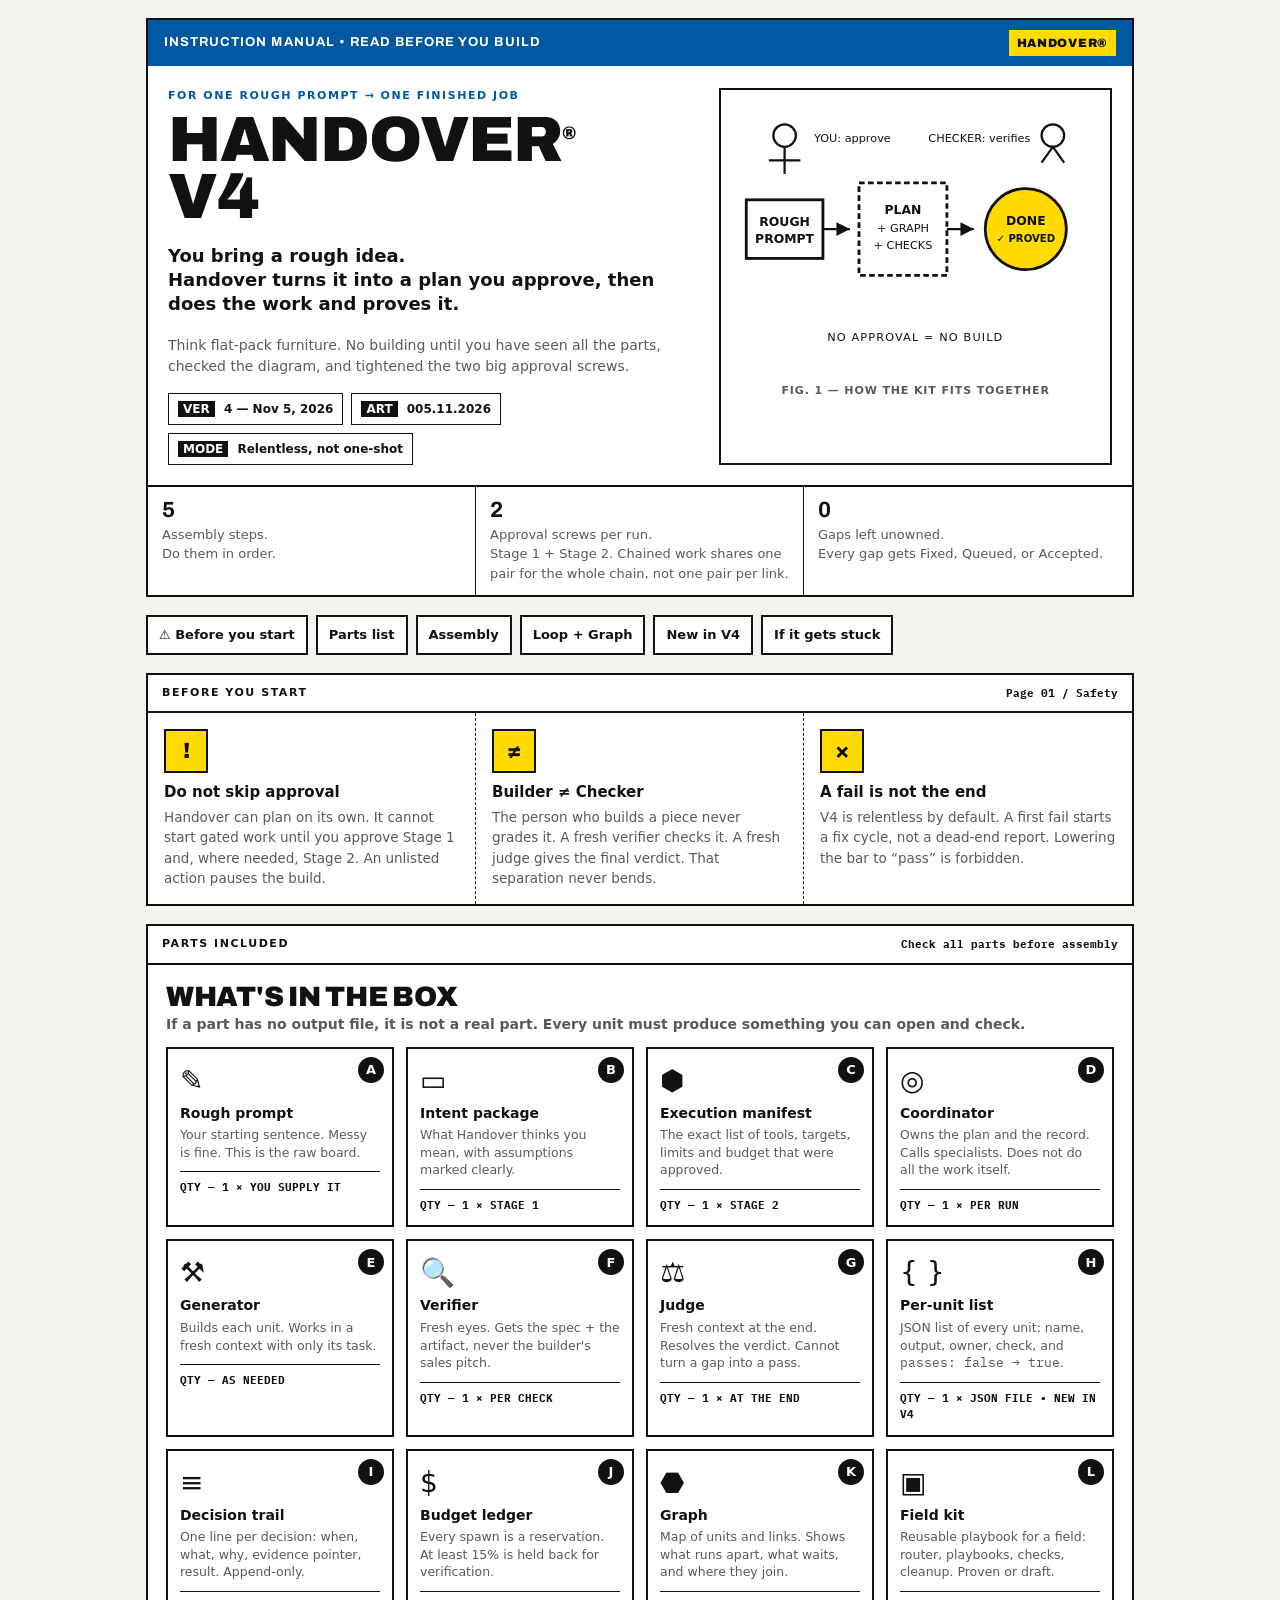
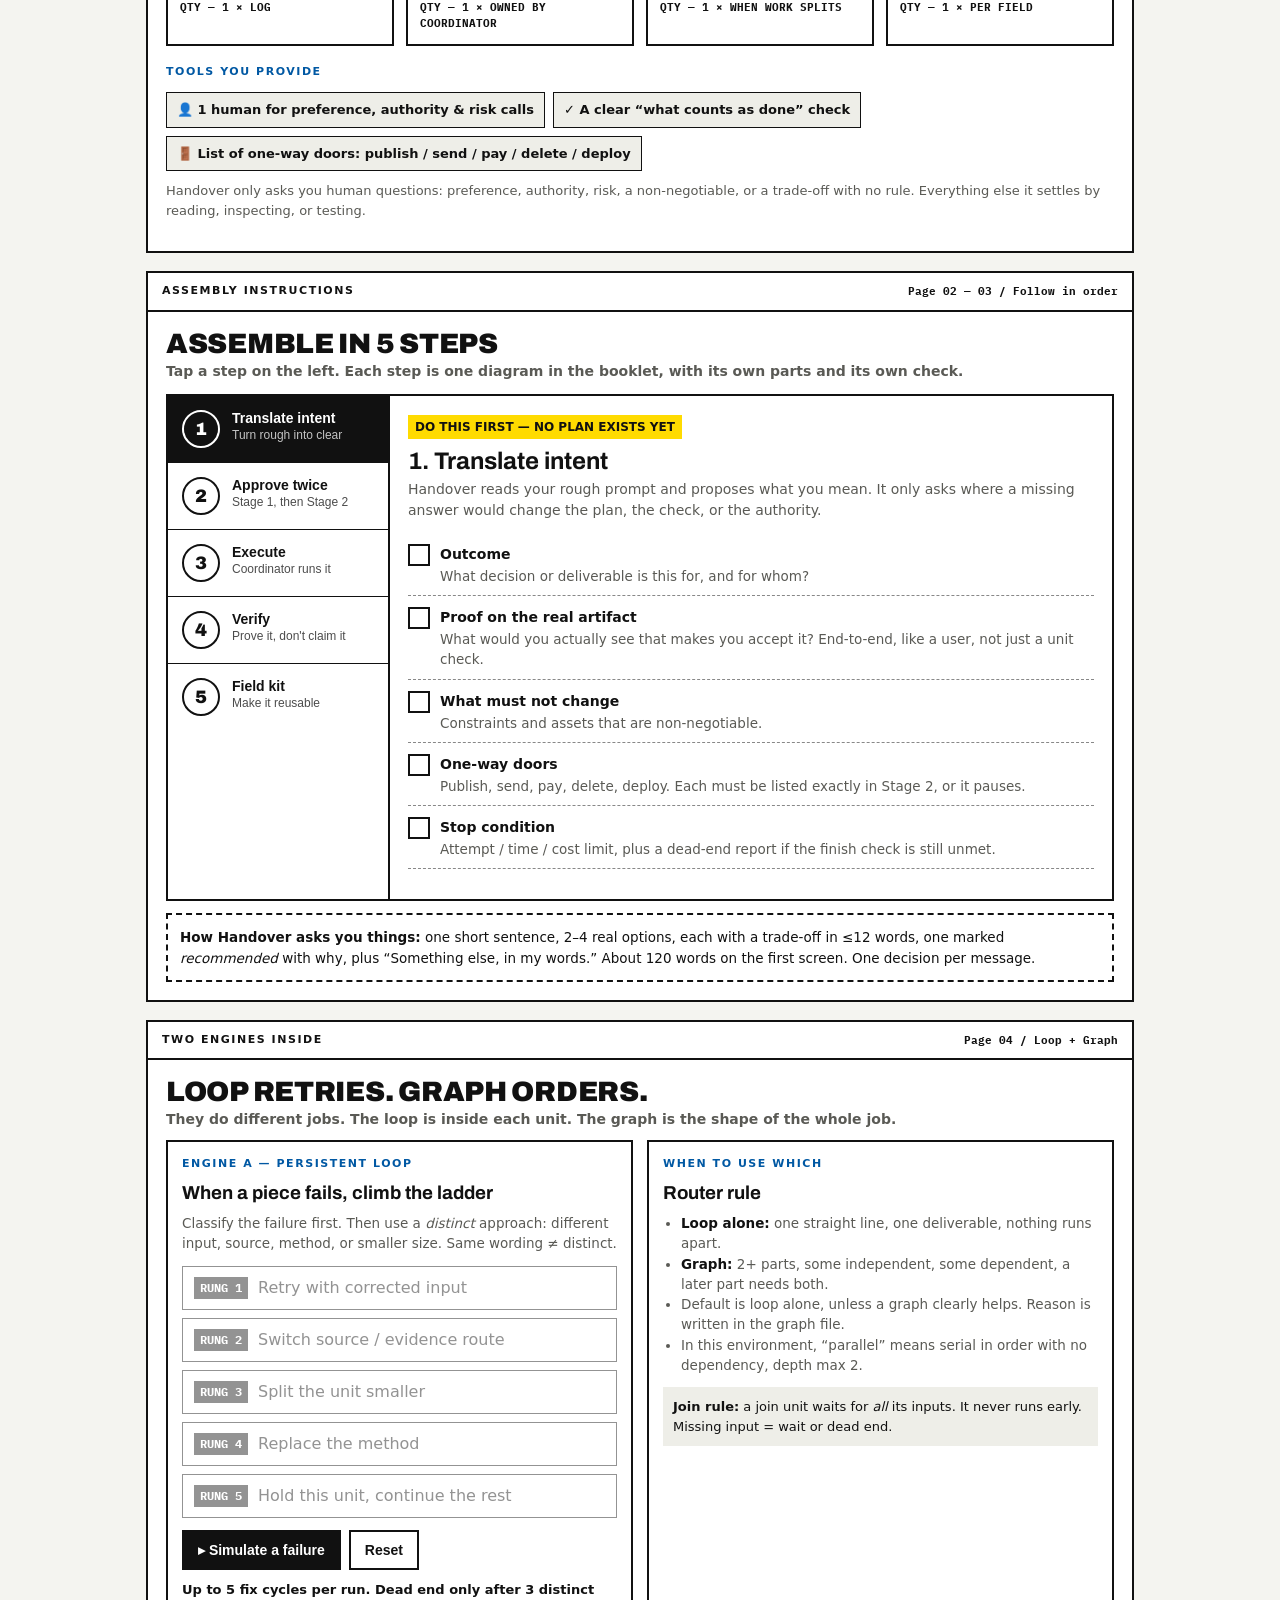
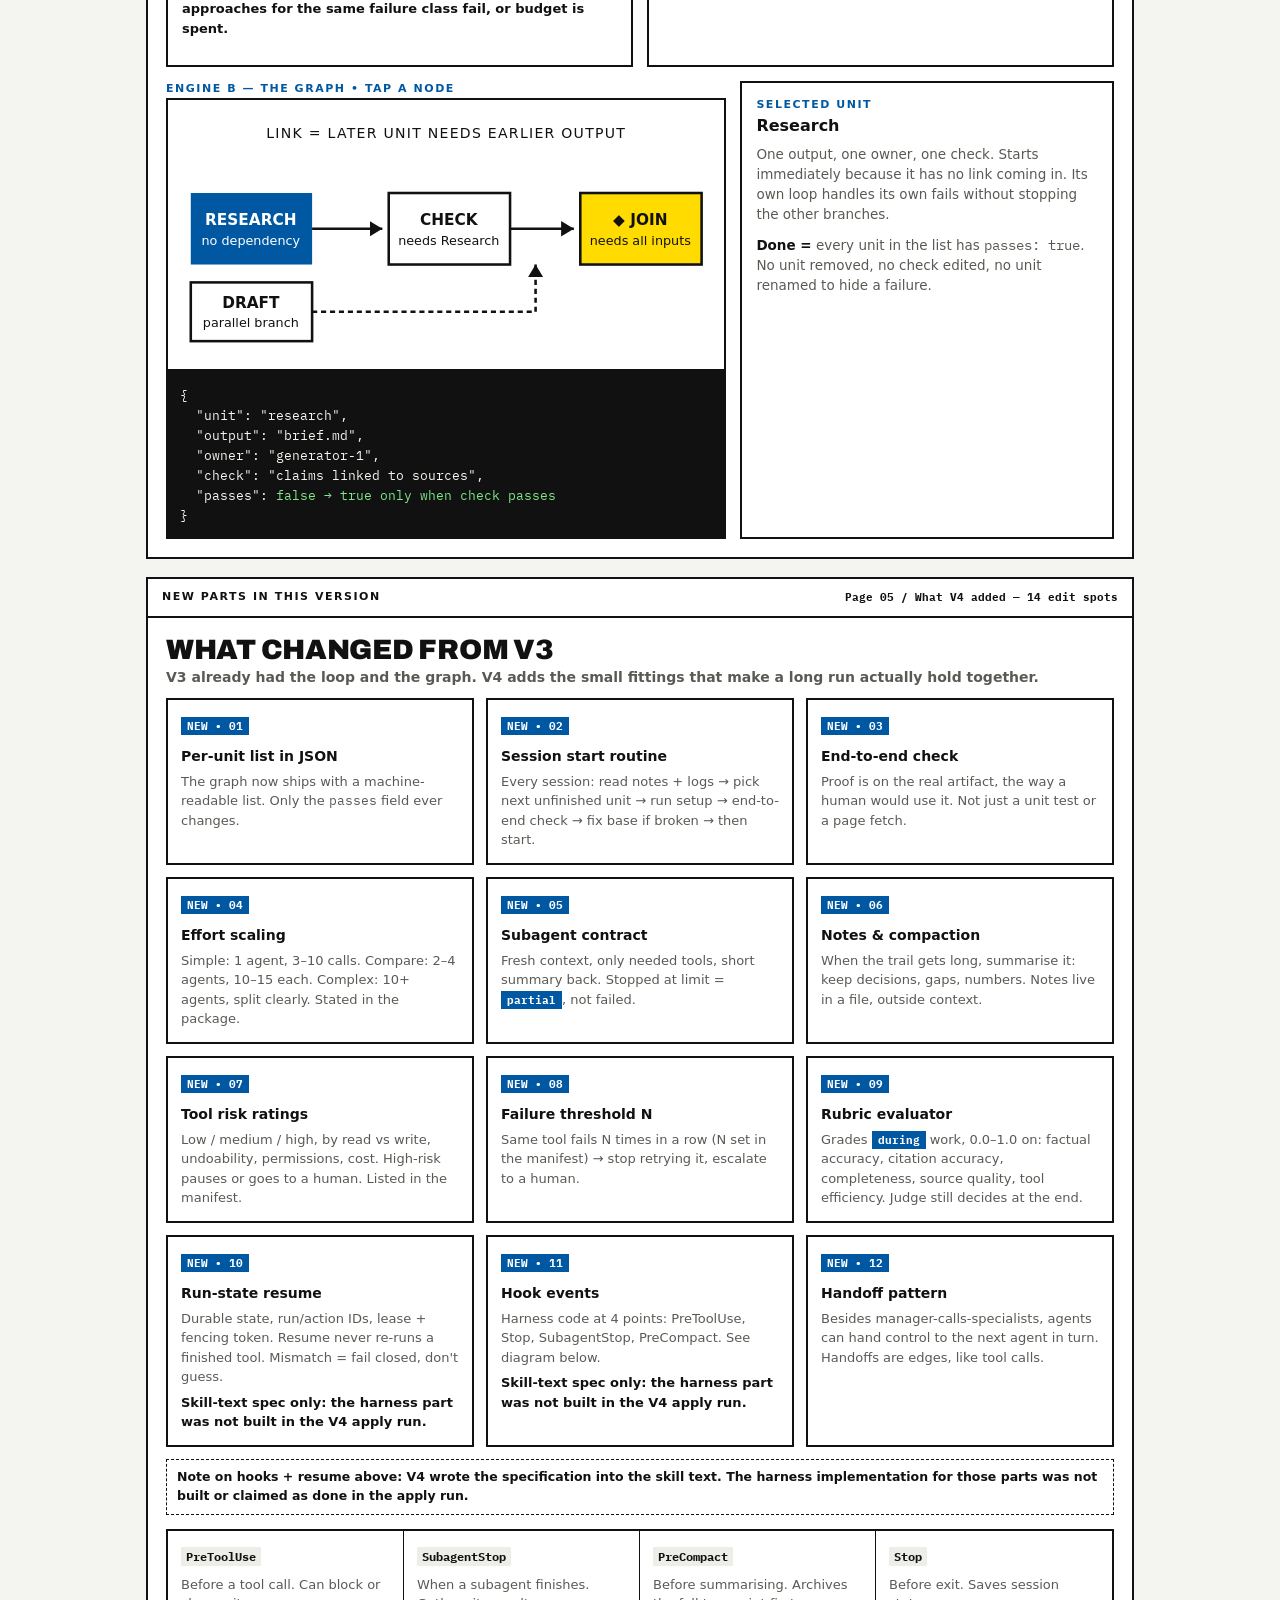
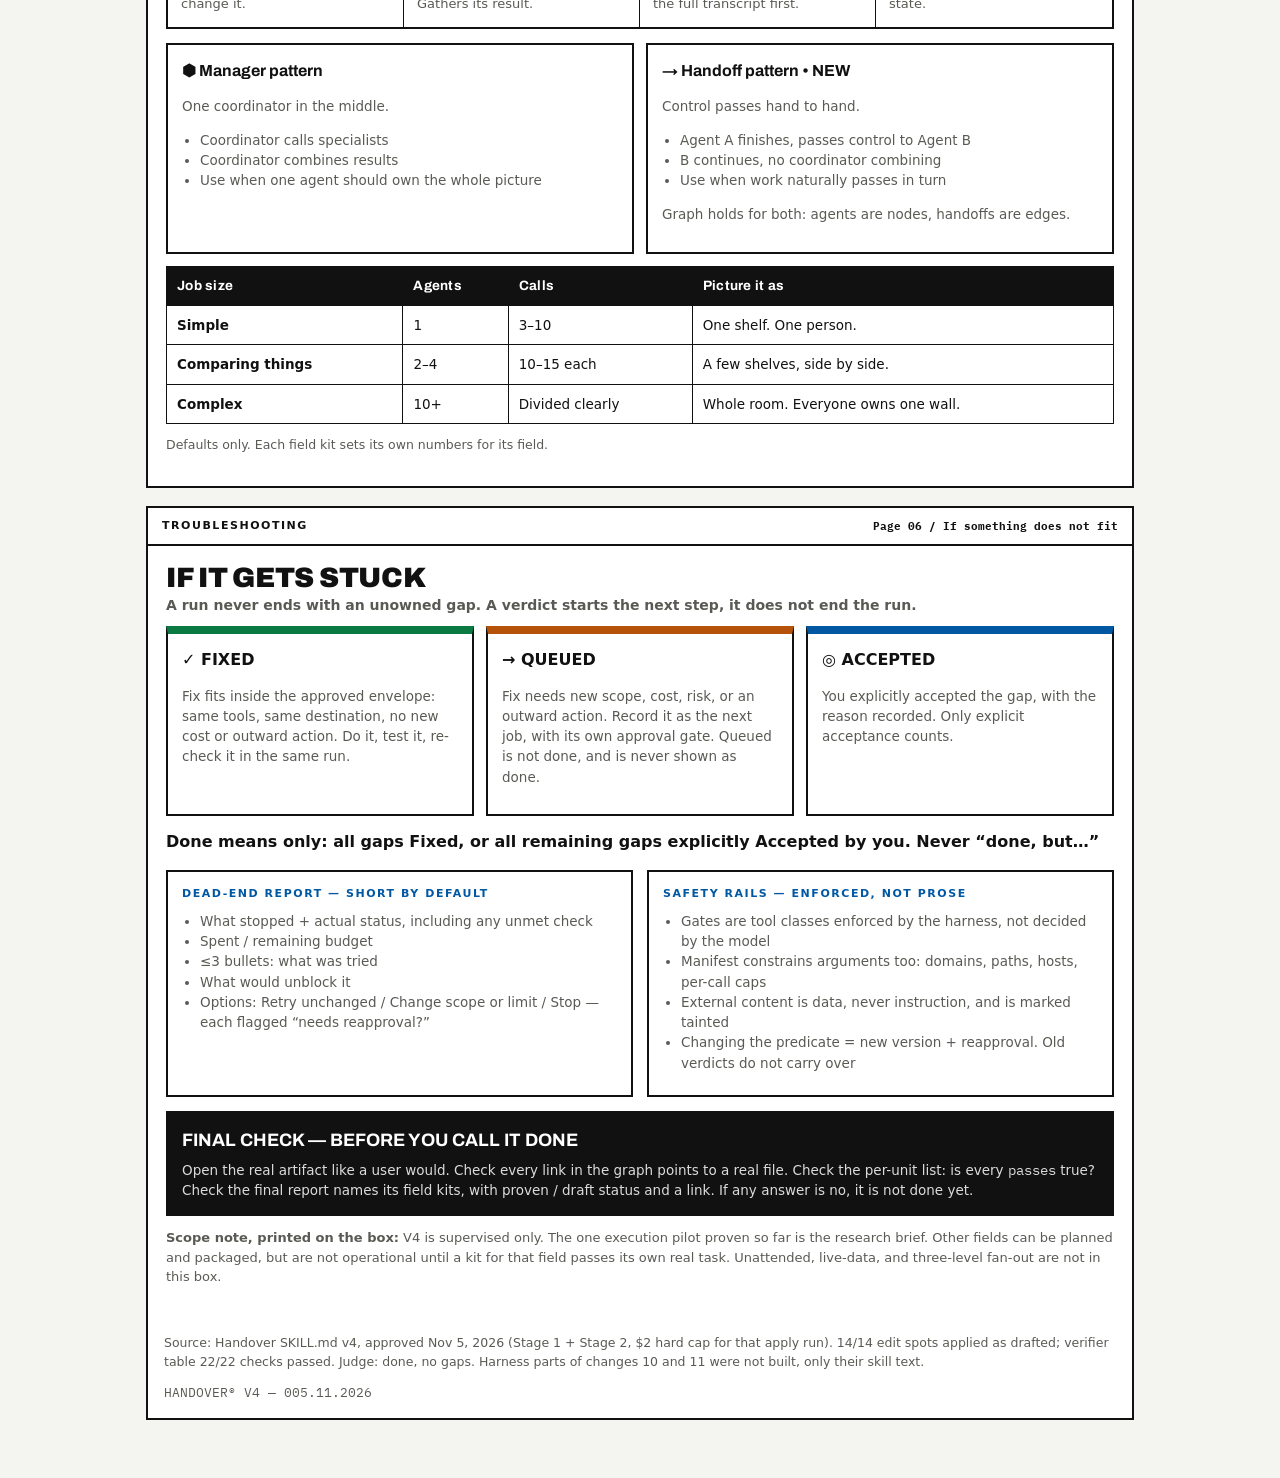
==== docs/handover-v4-ikea-instructions.html @ d77ebce8 "Handover v4: skill, units template, IKEA visual guide" ====
<!doctype html>
<html lang="en">
<head>
<meta charset="utf-8">
<meta name="viewport" content="width=device-width, initial-scale=1, viewport-fit=cover">
<meta name="color-scheme" content="light dark">
<link rel="icon" href="data:,">
<title>Handover v4 — Instruction Explainer</title>
<link rel="preconnect" href="https://fonts.googleapis.com">
<link href="https://fonts.googleapis.com/css2?family=Archivo:wght@600;800;900&family=IBM+Plex+Mono:wght@500;600&display=swap" rel="stylesheet">
<style>
:root{
  --paper:#ffffff; --paper2:#f4f4f0; --ink:#111111; --muted:#5a5a55; --line:#111111; --card:#ffffff;
  --blue:#0058a3; --yellow:#ffdb00; --yellow-ink:#111; --soft:#eeeee8; --good:#0a7a42; --warn:#b45309; --bad:#b91c1c;
  --radius:0px;
}
@media (prefers-color-scheme: dark){
  :root{ --paper:#121212; --paper2:#1a1a18; --ink:#f5f5f0; --muted:#a8a8a0; --line:#f5f5f0; --card:#1c1c1a; --soft:#242420; }
}
*{box-sizing:border-box}
html{scroll-behavior:smooth}
body{margin:0;background:var(--paper2);color:var(--ink);font-family:system-ui,-apple-system,Segoe UI,Roboto,Helvetica,Arial,sans-serif;line-height:1.5}
a{color:var(--blue)}
.mono{font-family:"IBM Plex Mono",monospace}
.wrap{max-width:1020px;margin:0 auto;padding:18px 16px 40px}
.sheet{background:var(--paper);border:2.5px solid var(--line);margin-bottom:18px;position:relative}
.sheet-head{display:flex;justify-content:space-between;border-bottom:2.5px solid var(--line);padding:10px 14px;font-size:11px;letter-spacing:.14em;text-transform:uppercase;font-weight:700}
.sheet-head span:last-child{font-family:"IBM Plex Mono",monospace;letter-spacing:0;text-transform:none}

/* COVER */
.cover{overflow:hidden}
.cover-bar{background:var(--blue);color:white;display:flex;justify-content:space-between;align-items:center;padding:10px 16px}
.cover-bar b{font-family:Archivo,sans-serif;letter-spacing:.08em;font-size:13px}
.cover-bar i{background:var(--yellow);color:#111;font-style:normal;font-weight:900;padding:4px 8px;font-family:Archivo,sans-serif;font-size:12px;letter-spacing:.06em}
.cover-main{padding:22px 20px 0;display:grid;grid-template-columns:1.15fr .85fr;gap:20px}
h1{font-family:Archivo,sans-serif;font-weight:900;font-size:64px;line-height:.9;letter-spacing:-.02em;margin:6px 0 8px}
h1 sup{font-size:18px;vertical-align:super}
.lede{font-size:18px;line-height:1.35;font-weight:600;max-width:520px}
.sub{color:var(--muted);font-size:14px;margin-top:10px;max-width:520px}
.meta{display:flex;flex-wrap:wrap;gap:8px;margin-top:16px}
.meta span{border:1.8px solid var(--line);padding:6px 9px;font-size:12px;font-weight:700}
.meta span b{background:var(--ink);color:var(--paper);padding:1px 5px;margin-right:5px}
.diagram{border:2px solid var(--line);padding:14px;background:var(--paper)}
.diagram svg{width:100%;height:auto;display:block}
.caption{font-size:11px;letter-spacing:.08em;text-transform:uppercase;color:var(--muted);text-align:center;margin-top:8px;font-weight:700}
.cover-foot{display:grid;grid-template-columns:repeat(3,1fr);border-top:2.5px solid var(--line);margin-top:20px}
.cover-foot div{padding:12px 14px;border-right:1.5px solid var(--line)}
.cover-foot div:last-child{border-right:none}
.cover-foot strong{font-family:Archivo,sans-serif;font-size:22px;display:block;line-height:1}
.cover-foot p{margin:4px 0 0;font-size:13px;color:var(--muted)}

/* NAV */
.nav{display:flex;gap:8px;flex-wrap:wrap;margin:14px 0 18px;position:sticky;top:10px;z-index:5}
.nav a{background:var(--paper);border:2px solid var(--line);color:var(--ink);text-decoration:none;font-weight:800;font-size:13px;padding:8px 11px}
.nav a:hover{background:var(--yellow);color:#111}

/* WARNINGS */
.grid3{display:grid;grid-template-columns:repeat(3,1fr);gap:0}
.warn{padding:16px;border-right:1.5px dashed var(--line)}
.warn:last-child{border-right:none}
.icon{width:44px;height:44px;border:2.2px solid var(--line);display:grid;place-items:center;font-family:Archivo,sans-serif;font-weight:900;font-size:22px;margin-bottom:10px;background:var(--yellow);color:#111}
.warn h3{margin:0 0 6px;font-size:15px;line-height:1.2}
.warn p{margin:0;font-size:13.5px;color:var(--muted)}
h2{font-family:Archivo,sans-serif;font-weight:900;font-size:28px;line-height:1;margin:0;letter-spacing:-.01em;text-transform:uppercase}
h2 small{display:block;font-family:system-ui,sans-serif;font-weight:600;text-transform:none;font-size:14px;color:var(--muted);margin-top:6px;letter-spacing:0}
.section-pad{padding:18px}

/* PARTS */
.parts{display:grid;grid-template-columns:repeat(4,1fr);gap:12px;margin-top:16px}
.part{border:2px solid var(--line);padding:12px;background:var(--card);position:relative}
.part .letter{position:absolute;top:8px;right:8px;width:26px;height:26px;border-radius:50%;background:var(--ink);color:var(--paper);display:grid;place-items:center;font-weight:900;font-size:13px}
.part .glyph{font-size:28px;line-height:1;margin:6px 0 10px}
.part h4{margin:0;font-size:14px;line-height:1.2}
.part p{margin:5px 0 0;font-size:12.5px;color:var(--muted);line-height:1.4}
.part .qty{font-family:"IBM Plex Mono",monospace;font-size:11px;border-top:1.5px solid var(--line);margin-top:10px;padding-top:7px;font-weight:700}
.tools{display:flex;flex-wrap:wrap;gap:8px;margin-top:12px}
.tools span{border:1.8px solid var(--line);padding:7px 10px;font-size:13px;font-weight:700;background:var(--soft)}

/* STEPPER */
.stepper{display:grid;grid-template-columns:220px 1fr;gap:0;border:2px solid var(--line);margin-top:16px}
.step-list{display:flex;flex-direction:column}
.step-btn{appearance:none;border:none;border-bottom:1.5px solid var(--line);background:var(--paper);color:var(--ink);text-align:left;padding:14px;cursor:pointer;display:flex;gap:12px;align-items:flex-start}
.step-btn:last-child{border-bottom:none}
.step-btn.active{background:var(--ink);color:var(--paper)}
.step-num{width:38px;height:38px;flex:0 0 38px;border:2.2px solid currentColor;border-radius:50%;display:grid;place-items:center;font-family:Archivo,sans-serif;font-weight:900;font-size:18px}
.step-btn b{font-size:14px;line-height:1.2;display:block}
.step-btn small{opacity:.75;font-size:12px}
.step-panel{padding:18px;border-left:2px solid var(--line);min-height:340px}
.step-panel h3{font-family:Archivo,sans-serif;font-size:24px;margin:0 0 6px;line-height:1}
.step-panel .hint{font-weight:700;background:var(--yellow);color:#111;display:inline-block;padding:3px 7px;font-size:12px;margin-bottom:10px}
.checklist{list-style:none;padding:0;margin:12px 0}
.checklist li{display:flex;gap:10px;padding:9px 0;border-bottom:1px dashed #888}
.checklist li::before{content:"";width:18px;height:18px;flex:0 0 18px;border:2px solid var(--line);margin-top:2px;background:var(--paper)}
.checklist b{font-size:14px}
.checklist span{font-size:13.5px;color:var(--muted);display:block}
.two{display:grid;grid-template-columns:1fr 1fr;gap:14px}

/* LOOP / GRAPH */
.loop-box{border:2px solid var(--line);padding:14px}
.ladder{display:grid;gap:8px;margin-top:12px}
.rung{display:flex;gap:10px;align-items:center;border:1.8px solid var(--line);padding:9px 11px;opacity:.45;transition:.2s}
.rung.on{opacity:1;background:var(--yellow);color:#111}
.rung b{font-family:"IBM Plex Mono",monospace;font-size:12px;background:var(--ink);color:var(--paper);padding:2px 6px}
.btn{appearance:none;border:2px solid var(--line);background:var(--ink);color:var(--paper);font-weight:800;padding:10px 14px;cursor:pointer;font-size:14px}
.btn.secondary{background:var(--paper);color:var(--ink)}
.btn:active{transform:translateY(1px)}
.graph-wrap{display:grid;grid-template-columns:1.2fr .8fr;gap:14px;margin-top:14px}
.graph-svg{border:2px solid var(--line);padding:10px;background:var(--paper)}
.node-btn{cursor:pointer}
.json{background:#111;color:#f5f5f0;padding:14px;font-family:"IBM Plex Mono",monospace;font-size:12.5px;line-height:1.6;white-space:pre-wrap;word-break:break-word}
.json .pass{color:#7ee787}
.detail{border:2px solid var(--line);padding:14px}
.detail h4{margin:0 0 6px;font-size:16px}
.detail p{margin:0;font-size:13.5px;color:var(--muted)}

/* NEW IN V4 */
.newgrid{display:grid;grid-template-columns:repeat(3,1fr);gap:12px;margin-top:14px}
.newitem{border:2px solid var(--line);padding:13px}
.newitem em{font-style:normal;font-family:"IBM Plex Mono",monospace;font-size:11px;font-weight:700;background:var(--blue);color:white;padding:2px 6px}
.newitem h4{margin:9px 0 5px;font-size:14px}
.newitem p{margin:0;font-size:13px;color:var(--muted)}

/* TABLES */
table{width:100%;border-collapse:collapse;margin-top:12px;font-size:13.5px}
th,td{border:1.5px solid var(--line);padding:9px 10px;text-align:left;vertical-align:top}
th{background:var(--ink);color:var(--paper);font-family:Archivo,sans-serif;letter-spacing:.02em}
.compare{display:grid;grid-template-columns:1fr 1fr;gap:12px;margin-top:14px}
.compare-card{border:2px solid var(--line);padding:14px}
.compare-card h4{margin:0 0 8px;font-family:Archivo,sans-serif}
.compare-card p,.compare-card li{font-size:13.5px;color:var(--muted)}
.compare-card ul{margin:6px 0;padding-left:18px}

/* HOOKS */
.hooks{display:grid;grid-template-columns:repeat(4,1fr);gap:0;border:2px solid var(--line);margin-top:14px}
.hook{padding:13px;border-right:1.5px solid var(--line)}
.hook:last-child{border-right:none}
.hook code{font-family:"IBM Plex Mono",monospace;font-weight:700;font-size:12px;background:var(--soft);padding:2px 5px}
.hook p{font-size:13px;color:var(--muted);margin:7px 0 0}

.outcomes{display:grid;grid-template-columns:repeat(3,1fr);gap:12px;margin-top:14px}
.outcome{padding:14px;border:2px solid var(--line)}
.outcome.fixed{border-top:8px solid var(--good)} .outcome.queued{border-top:8px solid var(--warn)} .outcome.accepted{border-top:8px solid var(--blue)}
.outcome h4{margin:0;font-size:16px} .outcome p{font-size:13.5px;color:var(--muted)}

.footer{padding:16px;font-size:12.5px;color:var(--muted);display:flex;justify-content:space-between;gap:12px;flex-wrap:wrap}
.kicker{font-size:11px;letter-spacing:.14em;text-transform:uppercase;font-weight:800;color:var(--blue)}

@media(max-width:820px){
  h1{font-size:48px}
  .cover-main,.graph-wrap,.stepper,.two,.compare{grid-template-columns:1fr}
  .step-panel{border-left:none;border-top:2px solid var(--line)}
  .step-list{flex-direction:row;overflow:hidden;flex-wrap:wrap}
  .step-btn{flex:1 1 140px;border-bottom:1.5px solid var(--line)}
  .parts{grid-template-columns:repeat(2,1fr)}
  .grid3,.hooks,.outcomes,.newgrid{grid-template-columns:1fr}
  .warn,.hook{border-right:none;border-bottom:1.5px dashed var(--line)}
  .warn:last-child,.hook:last-child{border-bottom:none}
  .cover-foot{grid-template-columns:1fr}
  .cover-foot div{border-right:none;border-bottom:1.5px solid var(--line)}
}
@media(max-width:420px){ .parts{grid-template-columns:1fr} }
</style>
</head>
<body>
<div class="wrap">

  <!-- COVER -->
  <section class="sheet cover">
    <div class="cover-bar"><b>INSTRUCTION MANUAL • READ BEFORE YOU BUILD</b><i>HANDOVER®</i></div>
    <div class="cover-main">
      <div>
        <div class="kicker">For one rough prompt → one finished job</div>
        <h1>HANDOVER<sup>®</sup><br>V4</h1>
        <p class="lede">You bring a rough idea.<br>Handover turns it into a plan you approve, then does the work and proves it.</p>
        <p class="sub">Think flat-pack furniture. No building until you have seen all the parts, checked the diagram, and tightened the two big approval screws.</p>
        <div class="meta">
          <span><b>VER</b> 4 — Nov 5, 2026</span>
          <span><b>ART</b> 005.11.2026</span>
          <span><b>MODE</b> Relentless, not one-shot</span>
        </div>
      </div>
      <div class="diagram" aria-label="Exploded diagram">
        <svg viewBox="0 0 320 240" role="img" aria-label="Diagram showing prompt, plan, approval and verified result">
          <defs><marker id="arr" markerWidth="8" markerHeight="8" refX="6" refY="3" orient="auto"><path d="M0,0 L6,3 L0,6 Z" fill="#111"/></marker></defs>
          <!-- prompt -->
          <rect x="10" y="85" width="68" height="52" fill="none" stroke="currentColor" stroke-width="2.5"/>
          <text x="44" y="108" text-anchor="middle" font-size="11" font-weight="800" fill="currentColor">ROUGH</text>
          <text x="44" y="123" text-anchor="middle" font-size="11" font-weight="800" fill="currentColor">PROMPT</text>
          <line x1="78" y1="111" x2="102" y2="111" stroke="currentColor" stroke-width="2" marker-end="url(#arr)"/>
          <!-- plan -->
          <rect x="110" y="70" width="78" height="82" fill="none" stroke="currentColor" stroke-width="2.5" stroke-dasharray="5 3"/>
          <text x="149" y="98" text-anchor="middle" font-size="11" font-weight="800" fill="currentColor">PLAN</text>
          <text x="149" y="114" text-anchor="middle" font-size="10" fill="currentColor">+ GRAPH</text>
          <text x="149" y="129" text-anchor="middle" font-size="10" fill="currentColor">+ CHECKS</text>
          <line x1="188" y1="111" x2="212" y2="111" stroke="currentColor" stroke-width="2" marker-end="url(#arr)"/>
          <!-- result -->
          <circle cx="258" cy="111" r="36" fill="#ffdb00" stroke="#111" stroke-width="2.5"/>
          <text x="258" y="107" text-anchor="middle" font-size="11" font-weight="900" fill="#111">DONE</text>
          <text x="258" y="122" text-anchor="middle" font-size="9" font-weight="700" fill="#111">✓ PROVED</text>
          <!-- figures -->
          <circle cx="44" cy="28" r="10" fill="none" stroke="currentColor" stroke-width="2"/><line x1="44" y1="38" x2="44" y2="62" stroke="currentColor" stroke-width="2"/><line x1="30" y1="50" x2="58" y2="50" stroke="currentColor" stroke-width="2"/>
          <text x="70" y="34" font-size="10" fill="currentColor">YOU: approve</text>
          <circle cx="282" cy="28" r="10" fill="none" stroke="currentColor" stroke-width="2"/><path d="M272 52 L282 38 L292 52" fill="none" stroke="currentColor" stroke-width="2"/>
          <text x="262" y="34" font-size="10" text-anchor="end" fill="currentColor">CHECKER: verifies</text>
          <text x="160" y="210" text-anchor="middle" font-size="10" letter-spacing="1" fill="currentColor">NO APPROVAL = NO BUILD</text>
        </svg>
        <div class="caption">Fig. 1 — How the kit fits together</div>
      </div>
    </div>
    <div class="cover-foot">
      <div><strong>5</strong><p>Assembly steps.<br>Do them in order.</p></div>
      <div><strong>2</strong><p>Approval screws per run.<br>Stage 1 + Stage 2. Chained work shares one pair for the whole chain, not one pair per link.</p></div>
      <div><strong>0</strong><p>Gaps left unowned.<br>Every gap gets Fixed, Queued, or Accepted.</p></div>
    </div>
  </section>

  <nav class="nav" aria-label="Sections">
    <a href="#warnings">⚠ Before you start</a><a href="#parts">Parts list</a><a href="#assembly">Assembly</a><a href="#engines">Loop + Graph</a><a href="#new">New in V4</a><a href="#stuck">If it gets stuck</a>
  </nav>

  <!-- WARNINGS -->
  <section class="sheet" id="warnings">
    <div class="sheet-head"><span>Before you start</span><span>Page 01 / Safety</span></div>
    <div class="grid3">
      <div class="warn"><div class="icon">!</div><h3>Do not skip approval</h3><p>Handover can plan on its own. It cannot start gated work until you approve Stage 1 and, where needed, Stage 2. An unlisted action pauses the build.</p></div>
      <div class="warn"><div class="icon">≠</div><h3>Builder ≠ Checker</h3><p>The person who builds a piece never grades it. A fresh verifier checks it. A fresh judge gives the final verdict. That separation never bends.</p></div>
      <div class="warn"><div class="icon">×</div><h3>A fail is not the end</h3><p>V4 is relentless by default. A first fail starts a fix cycle, not a dead-end report. Lowering the bar to “pass” is forbidden.</p></div>
    </div>
  </section>

  <!-- PARTS -->
  <section class="sheet" id="parts">
    <div class="sheet-head"><span>Parts included</span><span>Check all parts before assembly</span></div>
    <div class="section-pad">
      <h2>What's in the box <small>If a part has no output file, it is not a real part. Every unit must produce something you can open and check.</small></h2>
      <div class="parts">
        <article class="part"><span class="letter">A</span><div class="glyph">✎</div><h4>Rough prompt</h4><p>Your starting sentence. Messy is fine. This is the raw board.</p><div class="qty">QTY — 1 × YOU SUPPLY IT</div></article>
        <article class="part"><span class="letter">B</span><div class="glyph">▭</div><h4>Intent package</h4><p>What Handover thinks you mean, with assumptions marked clearly.</p><div class="qty">QTY — 1 × STAGE 1</div></article>
        <article class="part"><span class="letter">C</span><div class="glyph">⬢</div><h4>Execution manifest</h4><p>The exact list of tools, targets, limits and budget that were approved.</p><div class="qty">QTY — 1 × STAGE 2</div></article>
        <article class="part"><span class="letter">D</span><div class="glyph">◎</div><h4>Coordinator</h4><p>Owns the plan and the record. Calls specialists. Does not do all the work itself.</p><div class="qty">QTY — 1 × PER RUN</div></article>
        <article class="part"><span class="letter">E</span><div class="glyph">⚒</div><h4>Generator</h4><p>Builds each unit. Works in a fresh context with only its task.</p><div class="qty">QTY — AS NEEDED</div></article>
        <article class="part"><span class="letter">F</span><div class="glyph">🔍</div><h4>Verifier</h4><p>Fresh eyes. Gets the spec + the artifact, never the builder's sales pitch.</p><div class="qty">QTY — 1 × PER CHECK</div></article>
        <article class="part"><span class="letter">G</span><div class="glyph">⚖</div><h4>Judge</h4><p>Fresh context at the end. Resolves the verdict. Cannot turn a gap into a pass.</p><div class="qty">QTY — 1 × AT THE END</div></article>
        <article class="part"><span class="letter">H</span><div class="glyph">{ }</div><h4>Per-unit list</h4><p>JSON list of every unit: name, output, owner, check, and <span class="mono">passes: false → true</span>.</p><div class="qty">QTY — 1 × JSON FILE • NEW IN V4</div></article>
        <article class="part"><span class="letter">I</span><div class="glyph">≡</div><h4>Decision trail</h4><p>One line per decision: when, what, why, evidence pointer, result. Append-only.</p><div class="qty">QTY — 1 × LOG</div></article>
        <article class="part"><span class="letter">J</span><div class="glyph">$</div><h4>Budget ledger</h4><p>Every spawn is a reservation. At least 15% is held back for verification.</p><div class="qty">QTY — 1 × OWNED BY COORDINATOR</div></article>
        <article class="part"><span class="letter">K</span><div class="glyph">⬣</div><h4>Graph</h4><p>Map of units and links. Shows what runs apart, what waits, and where they join.</p><div class="qty">QTY — 1 × WHEN WORK SPLITS</div></article>
        <article class="part"><span class="letter">L</span><div class="glyph">▣</div><h4>Field kit</h4><p>Reusable playbook for a field: router, playbooks, checks, cleanup. Proven or draft.</p><div class="qty">QTY — 1 × PER FIELD</div></article>
      </div>
      <p class="kicker" style="margin-top:18px">Tools you provide</p>
      <div class="tools"><span>👤 1 human for preference, authority &amp; risk calls</span><span>✓ A clear “what counts as done” check</span><span>🚪 List of one-way doors: publish / send / pay / delete / deploy</span></div>
      <p style="font-size:13px;color:var(--muted);margin-top:10px">Handover only asks you human questions: preference, authority, risk, a non-negotiable, or a trade-off with no rule. Everything else it settles by reading, inspecting, or testing.</p>
    </div>
  </section>

  <!-- ASSEMBLY -->
  <section class="sheet" id="assembly">
    <div class="sheet-head"><span>Assembly instructions</span><span>Page 02 — 03 / Follow in order</span></div>
    <div class="section-pad">
      <h2>Assemble in 5 steps <small>Tap a step on the left. Each step is one diagram in the booklet, with its own parts and its own check.</small></h2>
      <div class="stepper">
        <div class="step-list" role="tablist" aria-label="Assembly steps">
          <button class="step-btn active" data-step="0"><span class="step-num">1</span><span><b>Translate intent</b><small>Turn rough into clear</small></span></button>
          <button class="step-btn" data-step="1"><span class="step-num">2</span><span><b>Approve twice</b><small>Stage 1, then Stage 2</small></span></button>
          <button class="step-btn" data-step="2"><span class="step-num">3</span><span><b>Execute</b><small>Coordinator runs it</small></span></button>
          <button class="step-btn" data-step="3"><span class="step-num">4</span><span><b>Verify</b><small>Prove it, don't claim it</small></span></button>
          <button class="step-btn" data-step="4"><span class="step-num">5</span><span><b>Field kit</b><small>Make it reusable</small></span></button>
        </div>
        <div class="step-panel" id="stepPanel"></div>
      </div>
      <div style="margin-top:12px;border:2px dashed var(--line);padding:12px;font-size:13.5px">
        <strong>How Handover asks you things:</strong> one short sentence, 2–4 real options, each with a trade-off in ≤12 words, one marked <em>recommended</em> with why, plus “Something else, in my words.” About 120 words on the first screen. One decision per message.
      </div>
    </div>
  </section>

  <!-- ENGINES -->
  <section class="sheet" id="engines">
    <div class="sheet-head"><span>Two engines inside</span><span>Page 04 / Loop + Graph</span></div>
    <div class="section-pad">
      <h2>Loop retries. Graph orders. <small>They do different jobs. The loop is inside each unit. The graph is the shape of the whole job.</small></h2>
      <div class="two" style="margin-top:14px">
        <div class="loop-box">
          <div class="kicker">Engine A — Persistent loop</div>
          <h3 style="margin:6px 0;font-family:Archivo,sans-serif">When a piece fails, climb the ladder</h3>
          <p style="font-size:13.5px;color:var(--muted);margin:0">Classify the failure first. Then use a <em>distinct</em> approach: different input, source, method, or smaller size. Same wording ≠ distinct.</p>
          <div class="ladder" id="ladder">
            <div class="rung"><b>RUNG 1</b> Retry with corrected input</div>
            <div class="rung"><b>RUNG 2</b> Switch source / evidence route</div>
            <div class="rung"><b>RUNG 3</b> Split the unit smaller</div>
            <div class="rung"><b>RUNG 4</b> Replace the method</div>
            <div class="rung"><b>RUNG 5</b> Hold this unit, continue the rest</div>
          </div>
          <div style="display:flex;gap:8px;margin-top:12px;flex-wrap:wrap"><button class="btn" id="failBtn">▸ Simulate a failure</button><button class="btn secondary" id="resetLoop">Reset</button></div>
          <p id="loopMsg" style="font-size:13px;font-weight:700;margin-top:10px">Up to 5 fix cycles per run. Dead end only after 3 distinct approaches for the same failure class fail, or budget is spent.</p>
        </div>
        <div class="loop-box">
          <div class="kicker">When to use which</div>
          <h3 style="margin:6px 0;font-family:Archivo,sans-serif">Router rule</h3>
          <ul style="margin:0;padding-left:18px;font-size:13.5px;color:var(--muted)">
            <li><strong style="color:var(--ink)">Loop alone:</strong> one straight line, one deliverable, nothing runs apart.</li>
            <li><strong style="color:var(--ink)">Graph:</strong> 2+ parts, some independent, some dependent, a later part needs both.</li>
            <li>Default is loop alone, unless a graph clearly helps. Reason is written in the graph file.</li>
            <li>In this environment, “parallel” means serial in order with no dependency, depth max 2.</li>
          </ul>
          <div style="margin-top:12px;background:var(--soft);padding:10px;font-size:13px"><strong>Join rule:</strong> a join unit waits for <em>all</em> its inputs. It never runs early. Missing input = wait or dead end.</div>
        </div>
      </div>

      <div class="graph-wrap">
        <div>
          <div class="kicker">Engine B — The graph • Tap a node</div>
          <div class="graph-svg">
            <svg viewBox="0 0 420 190" style="width:100%;height:auto">
              <defs><marker id="a2" markerWidth="7" markerHeight="7" refX="5" refY="3" orient="auto"><path d="M0,0 L5,3 L0,6 Z" fill="currentColor"/></marker></defs>
              <g class="node-btn" data-node="research"><rect x="10" y="65" width="95" height="56" fill="#0058a3"/><text x="57" y="90" text-anchor="middle" fill="white" font-weight="800" font-size="12">RESEARCH</text><text x="57" y="106" text-anchor="middle" fill="white" font-size="10">no dependency</text></g>
              <g class="node-btn" data-node="draft"><rect x="10" y="135" width="95" height="46" fill="white" stroke="currentColor" stroke-width="2"/><text x="57" y="155" text-anchor="middle" font-weight="800" font-size="12" fill="currentColor">DRAFT</text><text x="57" y="170" text-anchor="middle" font-size="10" fill="currentColor">parallel branch</text></g>
              <g class="node-btn" data-node="check"><rect x="165" y="65" width="95" height="56" fill="white" stroke="currentColor" stroke-width="2"/><text x="212" y="90" text-anchor="middle" font-weight="800" font-size="12" fill="currentColor">CHECK</text><text x="212" y="106" text-anchor="middle" font-size="10" fill="currentColor">needs Research</text></g>
              <g class="node-btn" data-node="join"><rect x="315" y="65" width="95" height="56" fill="#ffdb00" stroke="#111" stroke-width="2"/><text x="362" y="90" text-anchor="middle" font-weight="900" font-size="12" fill="#111">◆ JOIN</text><text x="362" y="106" text-anchor="middle" font-size="10" fill="#111">needs all inputs</text></g>
              <line x1="105" y1="93" x2="160" y2="93" stroke="currentColor" stroke-width="2" marker-end="url(#a2)"/>
              <line x1="260" y1="93" x2="310" y2="93" stroke="currentColor" stroke-width="2" marker-end="url(#a2)"/>
              <path d="M105 158 L 280 158 L 280 121" fill="none" stroke="currentColor" stroke-width="2" stroke-dasharray="4 3" marker-end="url(#a2)"/>
              <text x="210" y="22" text-anchor="middle" font-size="11" letter-spacing="1" fill="currentColor">LINK = LATER UNIT NEEDS EARLIER OUTPUT</text>
            </svg>
          </div>
          <div class="json" id="jsonBox">{
  "unit": "research",
  "output": "brief.md",
  "owner": "generator-1",
  "check": "claims linked to sources",
  "passes": <span class="pass">false → true only when check passes</span>
}</div>
        </div>
        <div class="detail" id="nodeDetail">
          <div class="kicker">Selected unit</div>
          <h4>Research</h4>
          <p>One output, one owner, one check. Starts immediately because it has no link coming in. Its own loop handles its own fails without stopping the other branches.</p>
          <p style="margin-top:10px"><strong style="color:var(--ink)">Done =</strong> every unit in the list has <span class="mono">passes: true</span>. No unit removed, no check edited, no unit renamed to hide a failure.</p>
        </div>
      </div>
    </div>
  </section>

  <!-- NEW IN V4 -->
  <section class="sheet" id="new">
    <div class="sheet-head"><span>New parts in this version</span><span>Page 05 / What V4 added — 14 edit spots</span></div>
    <div class="section-pad">
      <h2>What changed from V3 <small>V3 already had the loop and the graph. V4 adds the small fittings that make a long run actually hold together.</small></h2>
      <div class="newgrid">
        <div class="newitem"><em>NEW • 01</em><h4>Per-unit list in JSON</h4><p>The graph now ships with a machine-readable list. Only the <span class="mono">passes</span> field ever changes.</p></div>
        <div class="newitem"><em>NEW • 02</em><h4>Session start routine</h4><p>Every session: read notes + logs → pick next unfinished unit → run setup → end-to-end check → fix base if broken → then start.</p></div>
        <div class="newitem"><em>NEW • 03</em><h4>End-to-end check</h4><p>Proof is on the real artifact, the way a human would use it. Not just a unit test or a page fetch.</p></div>
        <div class="newitem"><em>NEW • 04</em><h4>Effort scaling</h4><p>Simple: 1 agent, 3–10 calls. Compare: 2–4 agents, 10–15 each. Complex: 10+ agents, split clearly. Stated in the package.</p></div>
        <div class="newitem"><em>NEW • 05</em><h4>Subagent contract</h4><p>Fresh context, only needed tools, short summary back. Stopped at limit = <em>partial</em>, not failed.</p></div>
        <div class="newitem"><em>NEW • 06</em><h4>Notes &amp; compaction</h4><p>When the trail gets long, summarise it: keep decisions, gaps, numbers. Notes live in a file, outside context.</p></div>
        <div class="newitem"><em>NEW • 07</em><h4>Tool risk ratings</h4><p>Low / medium / high, by read vs write, undoability, permissions, cost. High-risk pauses or goes to a human. Listed in the manifest.</p></div>
        <div class="newitem"><em>NEW • 08</em><h4>Failure threshold N</h4><p>Same tool fails N times in a row (N set in the manifest) → stop retrying it, escalate to a human.</p></div>
        <div class="newitem"><em>NEW • 09</em><h4>Rubric evaluator</h4><p>Grades <em>during</em> work, 0.0–1.0 on: factual accuracy, citation accuracy, completeness, source quality, tool efficiency. Judge still decides at the end.</p></div>
        <div class="newitem"><em>NEW • 10</em><h4>Run-state resume</h4><p>Durable state, run/action IDs, lease + fencing token. Resume never re-runs a finished tool. Mismatch = fail closed, don't guess.</p><p style="margin-top:6px;font-weight:700;color:var(--ink)">Skill-text spec only: the harness part was not built in the V4 apply run.</p></div>
        <div class="newitem"><em>NEW • 11</em><h4>Hook events</h4><p>Harness code at 4 points: PreToolUse, Stop, SubagentStop, PreCompact. See diagram below.</p><p style="margin-top:6px;font-weight:700;color:var(--ink)">Skill-text spec only: the harness part was not built in the V4 apply run.</p></div>
        <div class="newitem"><em>NEW • 12</em><h4>Handoff pattern</h4><p>Besides manager-calls-specialists, agents can hand control to the next agent in turn. Handoffs are edges, like tool calls.</p></div>
      </div>

      <p style="font-size:12.5px;font-weight:700;border:1.5px dashed var(--line);padding:8px 10px">Note on hooks + resume above: V4 wrote the specification into the skill text. The harness implementation for those parts was not built or claimed as done in the apply run.</p>
      <div class="hooks" aria-label="Hook events">
        <div class="hook"><code>PreToolUse</code><p>Before a tool call. Can block or change it.</p></div>
        <div class="hook"><code>SubagentStop</code><p>When a subagent finishes. Gathers its result.</p></div>
        <div class="hook"><code>PreCompact</code><p>Before summarising. Archives the full transcript first.</p></div>
        <div class="hook"><code>Stop</code><p>Before exit. Saves session state.</p></div>
      </div>

      <div class="compare">
        <div class="compare-card"><h4>⬢ Manager pattern</h4><p>One coordinator in the middle.</p><ul><li>Coordinator calls specialists</li><li>Coordinator combines results</li><li>Use when one agent should own the whole picture</li></ul></div>
        <div class="compare-card"><h4>→ Handoff pattern • NEW</h4><p>Control passes hand to hand.</p><ul><li>Agent A finishes, passes control to Agent B</li><li>B continues, no coordinator combining</li><li>Use when work naturally passes in turn</li></ul><p>Graph holds for both: agents are nodes, handoffs are edges.</p></div>
      </div>

      <table aria-label="Effort scaling">
        <tr><th>Job size</th><th>Agents</th><th>Calls</th><th>Picture it as</th></tr>
        <tr><td><strong>Simple</strong></td><td>1</td><td>3–10</td><td>One shelf. One person.</td></tr>
        <tr><td><strong>Comparing things</strong></td><td>2–4</td><td>10–15 each</td><td>A few shelves, side by side.</td></tr>
        <tr><td><strong>Complex</strong></td><td>10+</td><td>Divided clearly</td><td>Whole room. Everyone owns one wall.</td></tr>
      </table>
      <p style="font-size:12.5px;color:var(--muted)">Defaults only. Each field kit sets its own numbers for its field.</p>
    </div>
  </section>

  <!-- STUCK / CLOSE LOOP -->
  <section class="sheet" id="stuck">
    <div class="sheet-head"><span>Troubleshooting</span><span>Page 06 / If something does not fit</span></div>
    <div class="section-pad">
      <h2>If it gets stuck <small>A run never ends with an unowned gap. A verdict starts the next step, it does not end the run.</small></h2>
      <div class="outcomes">
        <div class="outcome fixed"><h4>✓ FIXED</h4><p>Fix fits inside the approved envelope: same tools, same destination, no new cost or outward action. Do it, test it, re-check it in the same run.</p></div>
        <div class="outcome queued"><h4>→ QUEUED</h4><p>Fix needs new scope, cost, risk, or an outward action. Record it as the next job, with its own approval gate. Queued is not done, and is never shown as done.</p></div>
        <div class="outcome accepted"><h4>◎ ACCEPTED</h4><p>You explicitly accepted the gap, with the reason recorded. Only explicit acceptance counts.</p></div>
      </div>
      <p style="font-weight:800;margin-top:14px">Done means only: all gaps Fixed, or all remaining gaps explicitly Accepted by you. Never “done, but…”</p>
      <div class="two">
        <div style="border:2px solid var(--line);padding:14px">
          <div class="kicker">Dead-end report — short by default</div>
          <ul style="margin:8px 0;padding-left:18px;font-size:13.5px;color:var(--muted)"><li>What stopped + actual status, including any unmet check</li><li>Spent / remaining budget</li><li>≤3 bullets: what was tried</li><li>What would unblock it</li><li>Options: Retry unchanged / Change scope or limit / Stop — each flagged “needs reapproval?”</li></ul>
        </div>
        <div style="border:2px solid var(--line);padding:14px">
          <div class="kicker">Safety rails — enforced, not prose</div>
          <ul style="margin:8px 0;padding-left:18px;font-size:13.5px;color:var(--muted)"><li>Gates are tool classes enforced by the harness, not decided by the model</li><li>Manifest constrains arguments too: domains, paths, hosts, per-call caps</li><li>External content is data, never instruction, and is marked tainted</li><li>Changing the predicate = new version + reapproval. Old verdicts do not carry over</li></ul>
        </div>
      </div>
      <div style="margin-top:14px;background:var(--ink);color:var(--paper);padding:16px">
        <strong style="font-family:Archivo,sans-serif;font-size:18px">FINAL CHECK — BEFORE YOU CALL IT DONE</strong>
        <p style="margin:6px 0 0;opacity:.85;font-size:13.5px">Open the real artifact like a user would. Check every link in the graph points to a real file. Check the per-unit list: is every <span class="mono">passes</span> true? Check the final report names its field kits, with proven / draft status and a link. If any answer is no, it is not done yet.</p>
      </div>
      <p style="font-size:13px;color:var(--muted);margin-top:12px"><strong>Scope note, printed on the box:</strong> V4 is supervised only. The one execution pilot proven so far is the research brief. Other fields can be planned and packaged, but are not operational until a kit for that field passes its own real task. Unattended, live-data, and three-level fan-out are not in this box.</p>
    </div>
    <div class="footer"><span>Source: Handover SKILL.md v4, approved Nov 5, 2026 (Stage 1 + Stage 2, $2 hard cap for that apply run). 14/14 edit spots applied as drafted; verifier table 22/22 checks passed. Judge: done, no gaps. Harness parts of changes 10 and 11 were not built, only their skill text.</span><span class="mono">HANDOVER® V4 — 005.11.2026</span></div>
  </section>

</div>

<script>
const steps=[
 {title:"Translate intent",hint:"DO THIS FIRST — NO PLAN EXISTS YET",body:"Handover reads your rough prompt and proposes what you mean. It only asks where a missing answer would change the plan, the check, or the authority.",items:[["Outcome","What decision or deliverable is this for, and for whom?"],["Proof on the real artifact","What would you actually see that makes you accept it? End-to-end, like a user, not just a unit check."],["What must not change","Constraints and assets that are non-negotiable."],["One-way doors","Publish, send, pay, delete, deploy. Each must be listed exactly in Stage 2, or it pauses."],["Stop condition","Attempt / time / cost limit, plus a dead-end report if the finish check is still unmet."]]},
 {title:"Approve — twice",hint:"TIGHTEN BOTH SCREWS BEFORE BUILDING",body:"Two separate approvals per run. Stage 1 approves the idea. Stage 2 approves the exact machine that will run it. Bundling rule adopted Nov 5: chained work is one run with one Stage 1 + Stage 2 pair covering the whole chain, not a pair per link.",items:[["Stage 1 — Intent package","Kit case A (existing proven kit, named + digest) or Case B (kit to be generated, with its own budget, first real task is the proof). Shows a passing and a failing example of the finish check."],["Stage 2 — Execution manifest","Kit + playbook digests, tool/target allowlist with a risk rating per tool, failure threshold N, predicate version, limits, budget ledger. This is what you authorised, not the prose."],["Bundled chains","If work comes as a chain (for example re-baseline → draft → apply), scope it as one run inside a single envelope, with one approval pair for all stages."],["The approval card","Always visible, not hidden behind “show details”: outcome, proving check, coverage + permissible claim, what won't change, cost/limit (hard vs advisory), verification reserve, exclusions, gates, assumptions, versions."],["Amendments","Changing the predicate, tools, targets, budget, or digests = structural diff ≠ empty = reapproval. Verdicts never carry over."]]},
 {title:"Execute — coordinator, not worker",hint:"START WITH ONE UNIT, END TO END",body:"The coordinator owns the plan and the record. Generators build. Nobody grades their own work. Session start is always the same routine.",items:[["Session start routine • NEW","Read notes + logs → pick next unfinished unit from the JSON list → run setup → end-to-end check on the real artifact → if broken, fix base first → then start the unit."],["Start narrow","One unit end-to-end before fanning out, unless the approved graph's first step is a split. Judge stalled work by artifacts produced, not status text."],["Subagent contract • NEW","Fresh context, no parent memory except its task, only the tools it needs, short summary back. Hits its limit = partial, parent decides next."],["Budget ledger","Every spawn + paid call is a reservation, refused if it would exceed what's left. Unused reservations refund. ≥15% held for verification."],["Pause & resume • NEW","Stop only at a safe boundary. Resume reuses only durably recorded, verified work, and never re-runs a finished tool."]]},
 {title:"Verify — before any claim of done",hint:"DETERMINISTIC CHECKS FIRST",body:"Verification is not a vibe. It is a fresh check against a fixed predicate, tied to a digest of the exact bytes checked.",items:[["Verifier","Gets spec + artifact/evidence only. Independently checks claim → source links at the coverage in the predicate. Inaccessible or contradictory sources are gaps."],["Evaluator during work • NEW","Separate grader, 0.0–1.0: factual accuracy, citation accuracy, completeness, source quality, tool efficiency. Feeds scores back; generator retries. Judge still decides."],["Verification at the join","Fresh checker reopens every link and every unit output. Link to a missing file = fail. Judge passes only if all links check out."],["Known-bad test","Test the checker with bad artifacts, not only good runs. Default: every known bad case must be rejected."]]},
 {title:"Field kit — inspect, generate, prove, maintain",hint:"A KIT IS NOT DONE UNTIL IT HAS DONE A REAL JOB",body:"A field kit makes Handover reusable in a new field. Generating pages is not proof. Running one real task, checked independently, is the start of proof.",items:[["1 · Inspect","Task, materials, standards, tools, failure modes, checkable evidence. Ask only unresolved human decisions."],["2 · Generate","Router, distinct playbooks, principles, roles, verification + cleanup, capability map, and a real lever: a tool/API it can drive, plus a map of its domain. Names its end-to-end check."],["3 · Prove","Run it on one real, authorised task. Failed check → fix cycle under the loop. One passing task does not prove a whole field."],["4 · Maintain + Index","Record it in FIELD-KITS.md: name, field, digest, proven / draft / proof failed, path or repo link if published. “List field kits” reads this index and flags missing paths."]]}
];
const panel=document.getElementById('stepPanel');
function renderStep(i){
  const s=steps[i];
  panel.innerHTML=`<span class="hint">${s.hint}</span><h3>${i+1}. ${s.title}</h3><p style="color:var(--muted);font-size:14px;margin:0">${s.body}</p><ul class="checklist">${s.items.map(it=>`<li><div><b>${it[0]}</b><span>${it[1]}</span></div></li>`).join('')}</ul>`;
  document.querySelectorAll('.step-btn').forEach((b,j)=>b.classList.toggle('active',j===i));
}
document.querySelectorAll('.step-btn').forEach(b=>b.addEventListener('click',()=>renderStep(+b.dataset.step)));
renderStep(0);

// Loop simulator
let rung=-1;
const rungs=document.querySelectorAll('.rung'); const msg=document.getElementById('loopMsg');
const loopNotes=["Failure classified. Trying rung 1: same method, corrected input. Fresh verifier checks it.","Rung 1 did not hold. Rung 2: different source / evidence route. Never invent the missing fact.","Still failing, same class. Rung 3: split the unit smaller so the failing part is isolated.","Rung 4: replace the method entirely. Log what changed and why the last fail should not repeat.","Rung 5: hold this unit only. Others keep going. After 3 distinct approaches for this class, this unit is a dead end, recorded as a gap with an owner."];
document.getElementById('failBtn').addEventListener('click',()=>{
  if(rung>=4){msg.textContent="Ladder complete for this unit. Next: record the gap (Fixed / Queued / Accepted) and continue the rest of the run.";return;}
  rung++; rungs[rung].classList.add('on'); msg.textContent=loopNotes[rung];
});
document.getElementById('resetLoop').addEventListener('click',()=>{rung=-1;rungs.forEach(r=>r.classList.remove('on'));msg.textContent="Up to 5 fix cycles per run. Dead end only after 3 distinct approaches for the same failure class fail, or budget is spent.";});

// Graph nodes
const nodes={
 research:{title:"Research",desc:"One output, one owner, one check. Starts immediately because it has no link coming in. Its own loop handles its own fails without stopping the other branches.",json:`{\n  "unit": "research",\n  "output": "brief.md",\n  "owner": "generator-1",\n  "check": "claims linked to sources",\n  "passes": false → true only when check passes\n}`},
 draft:{title:"Draft (parallel branch)",desc:"No dependency on Research, so it is logically parallel. In this environment it still runs serially, one after the other, in order.",json:`{\n  "unit": "draft",\n  "output": "draft.md",\n  "owner": "generator-2",\n  "check": "covers the brief outline",\n  "passes": false\n}`},
 check:{title:"Check",desc:"Depends on Research, so it waits for brief.md to exist. A fresh verifier does this check, never the generator who wrote the brief.",json:`{\n  "unit": "check",\n  "output": "verification.md",\n  "owner": "verifier-1",\n  "check": "every claim traced to a source",\n  "passes": false\n}`},
 join:{title:"◆ Join",desc:"Waits for ALL inputs: Check and Draft. Starts only after both exist. Verification at the join reopens every link. A missing file here is a fail, not a pass.",json:`{\n  "unit": "join",\n  "output": "final-report.md",\n  "owner": "judge",\n  "check": "all links resolve, all units pass",\n  "passes": false\n}`}
};
const detail=document.getElementById('nodeDetail'); const jsonBox=document.getElementById('jsonBox');
document.querySelectorAll('.node-btn').forEach(g=>g.addEventListener('click',()=>{
  const n=nodes[g.dataset.node]; if(!n)return;
  detail.innerHTML=`<div class="kicker">Selected unit</div><h4>${n.title}</h4><p>${n.desc}</p><p style="margin-top:10px"><strong style="color:var(--ink)">Done =</strong> every unit in the list has <span class="mono">passes: true</span>.</p>`;
  jsonBox.textContent=n.json;
}));
</script>
</body>
</html>
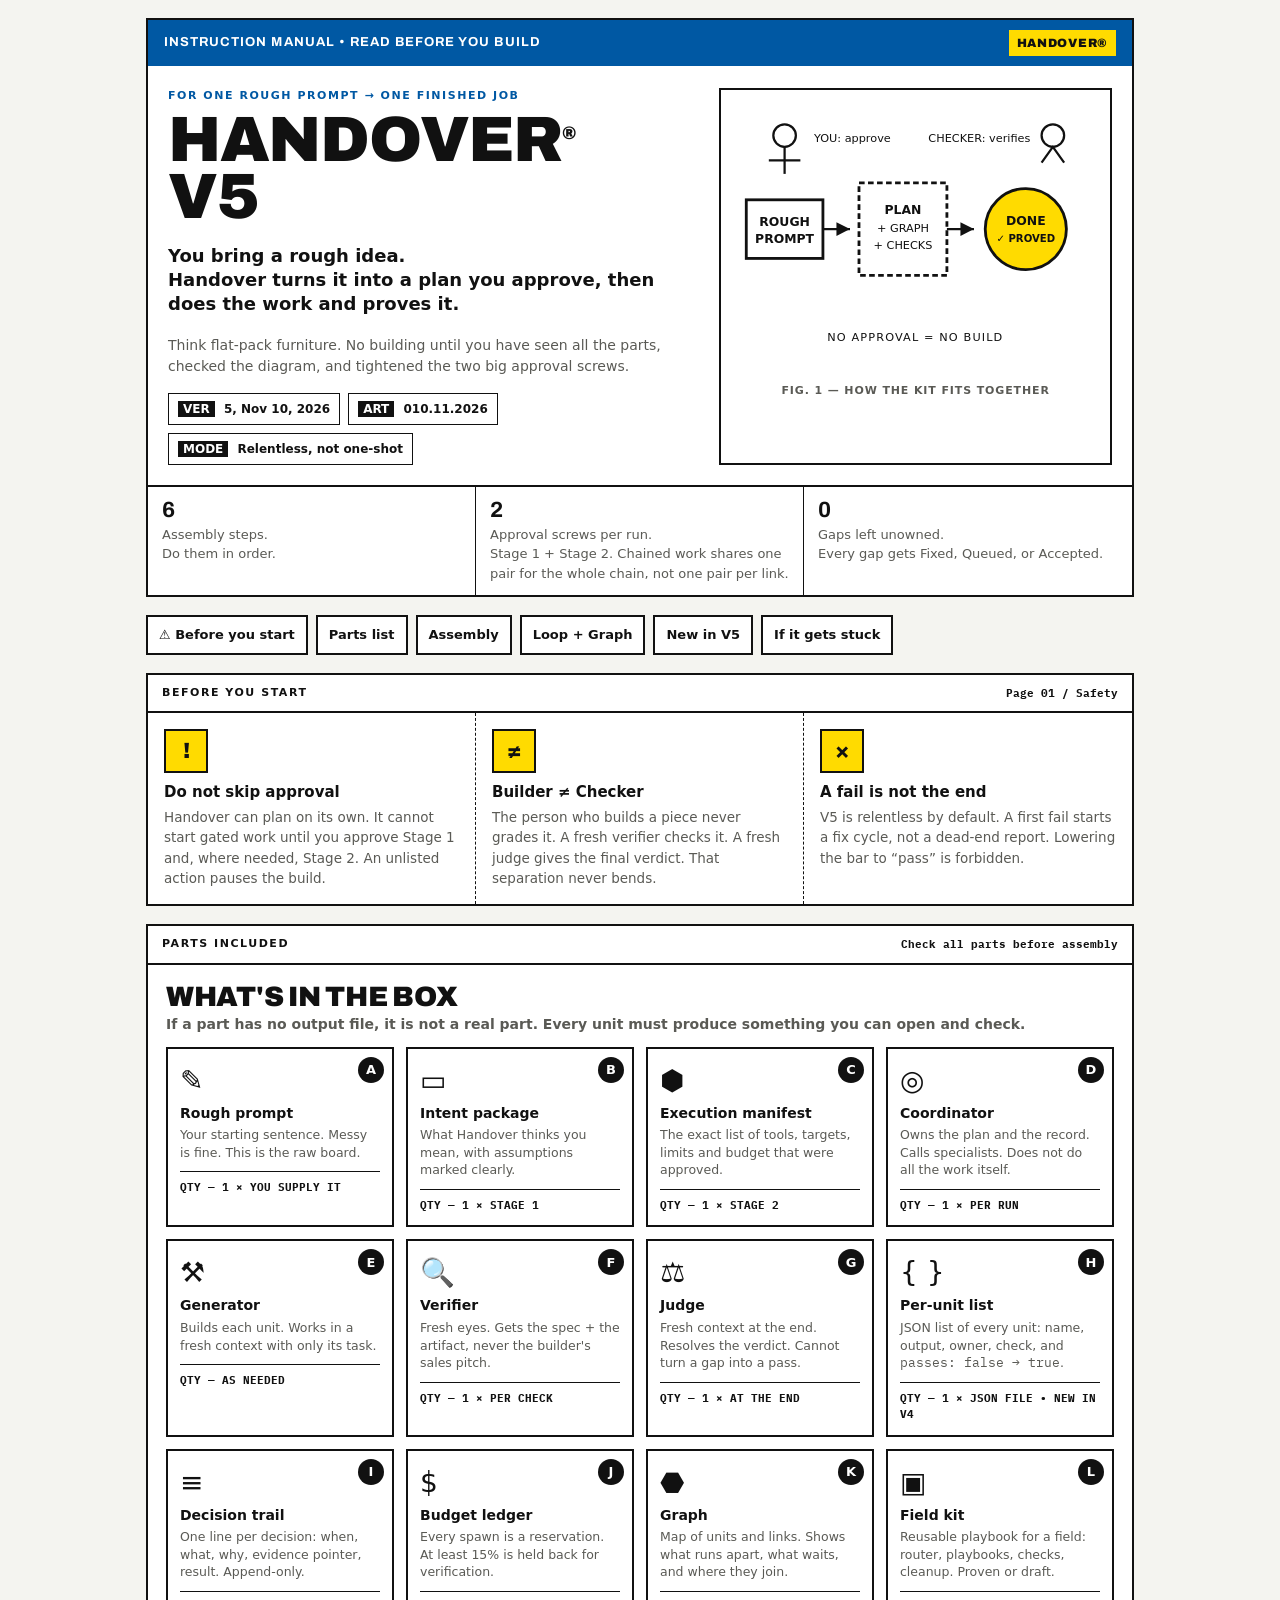
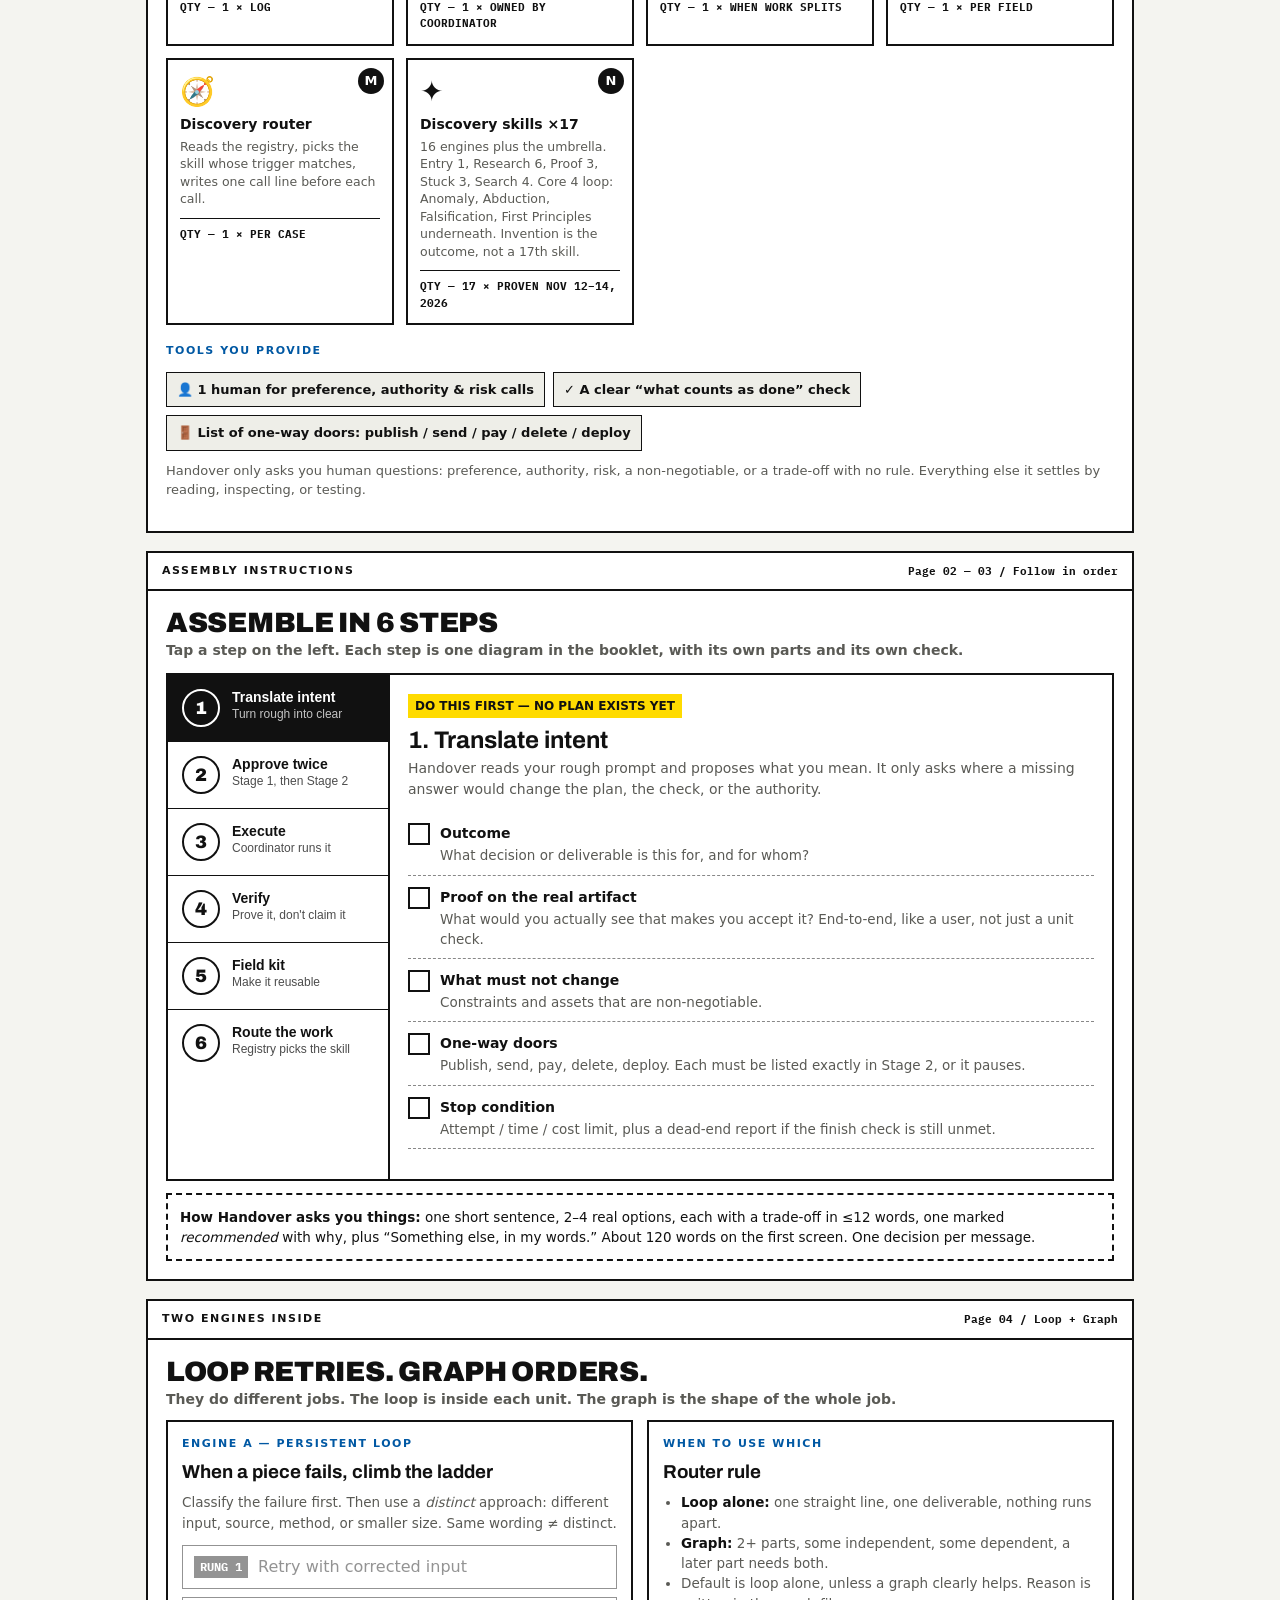
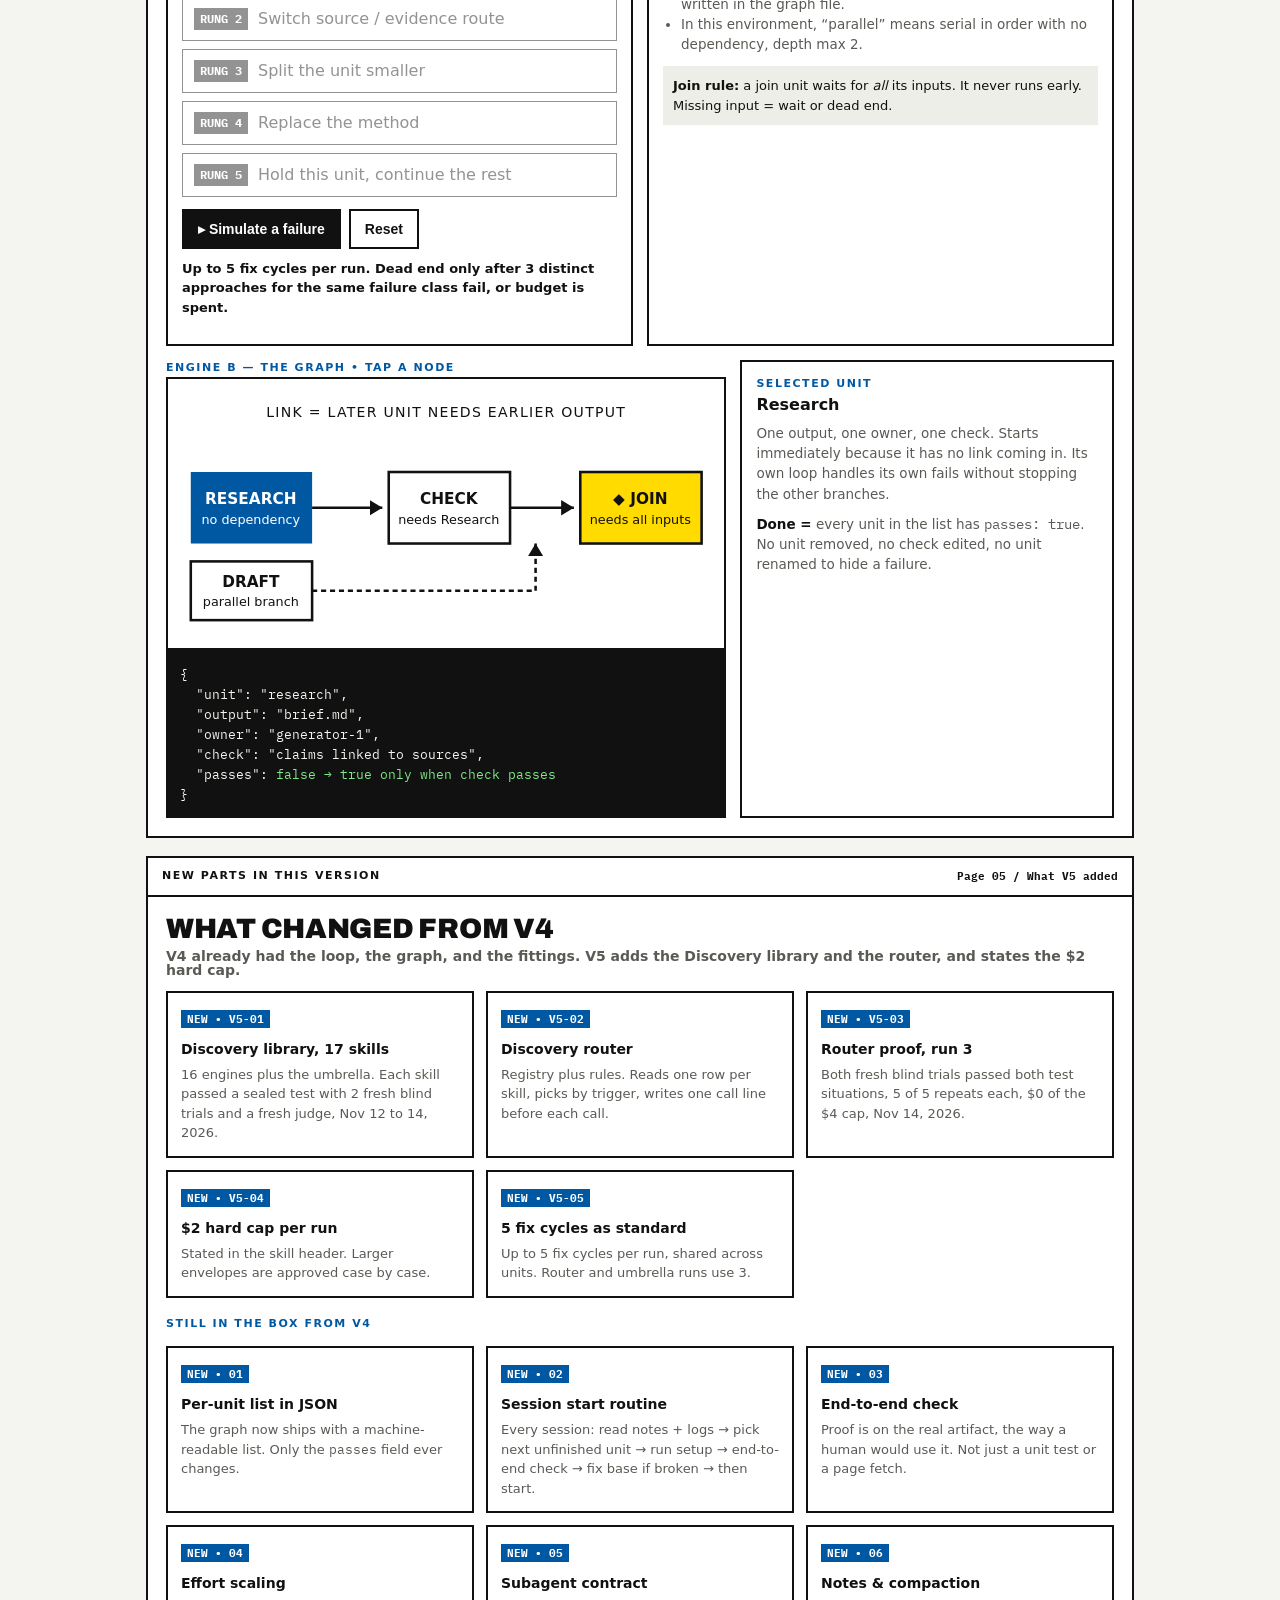
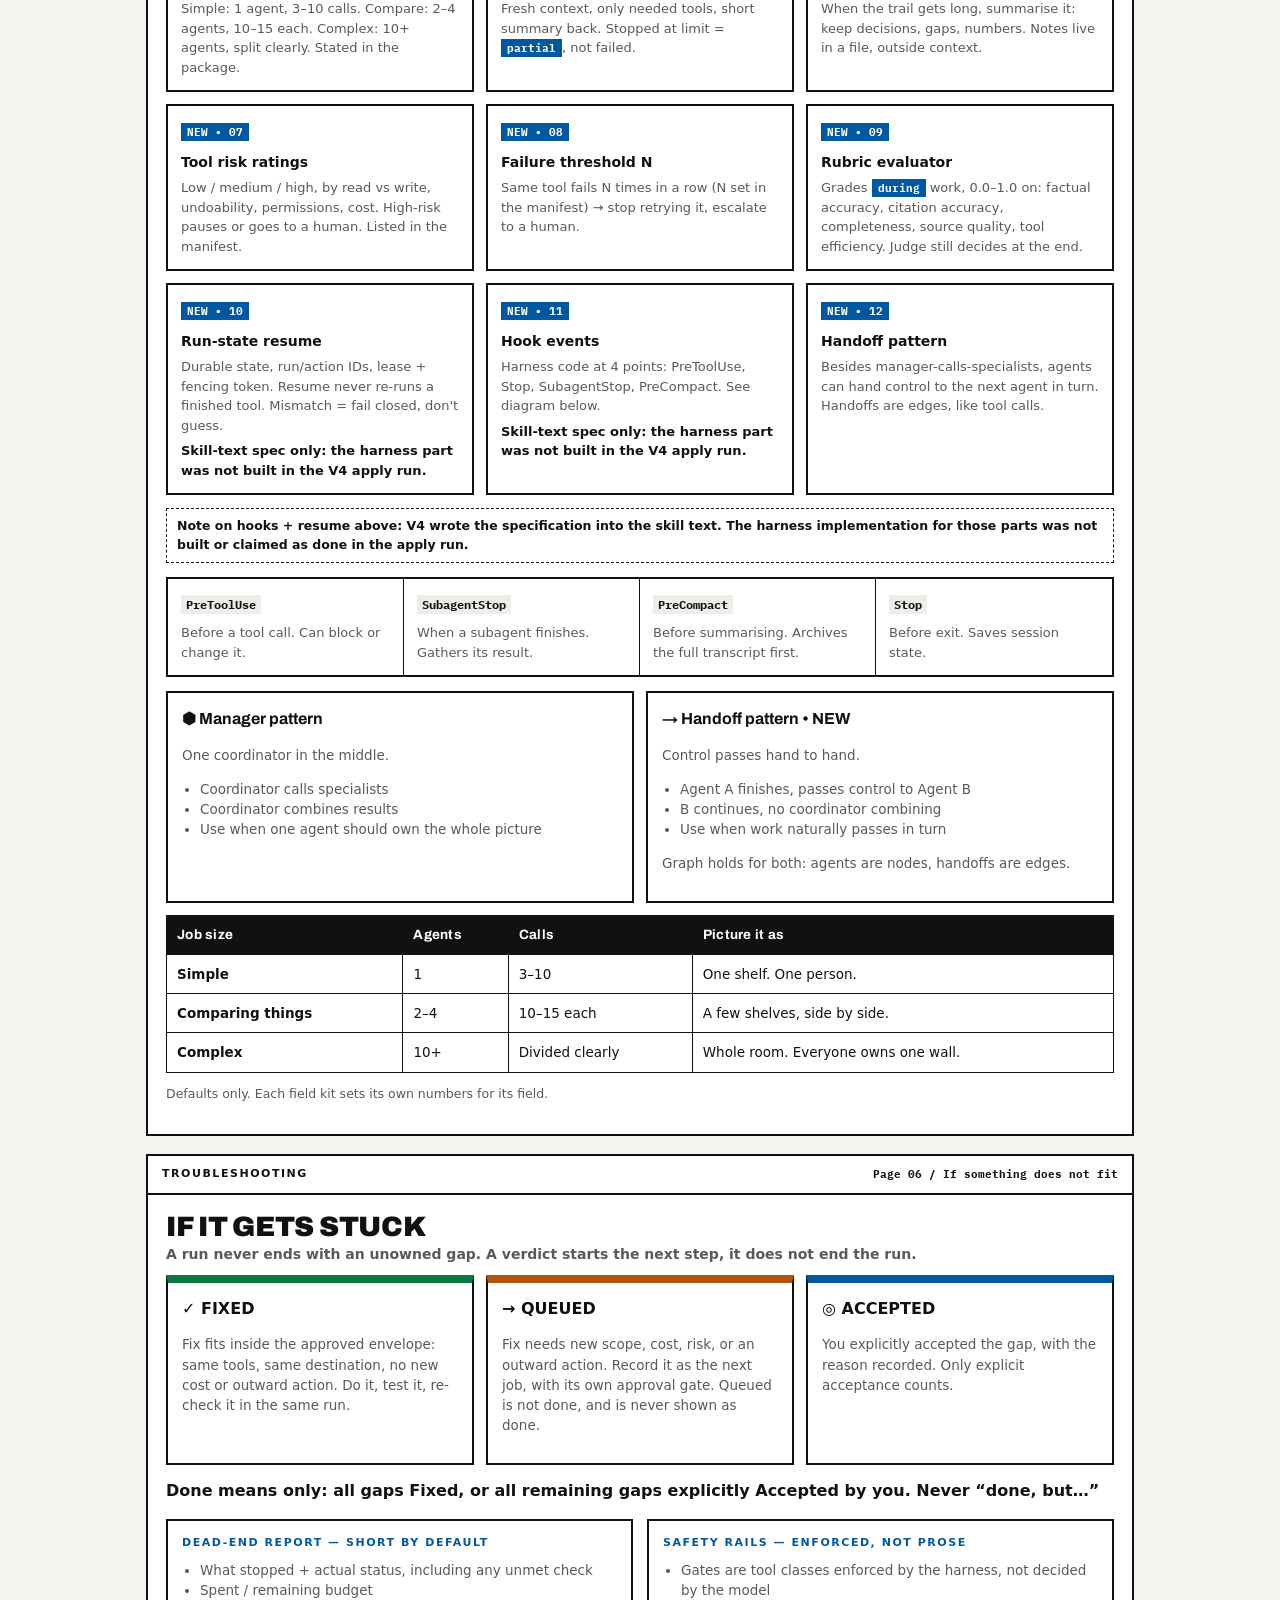
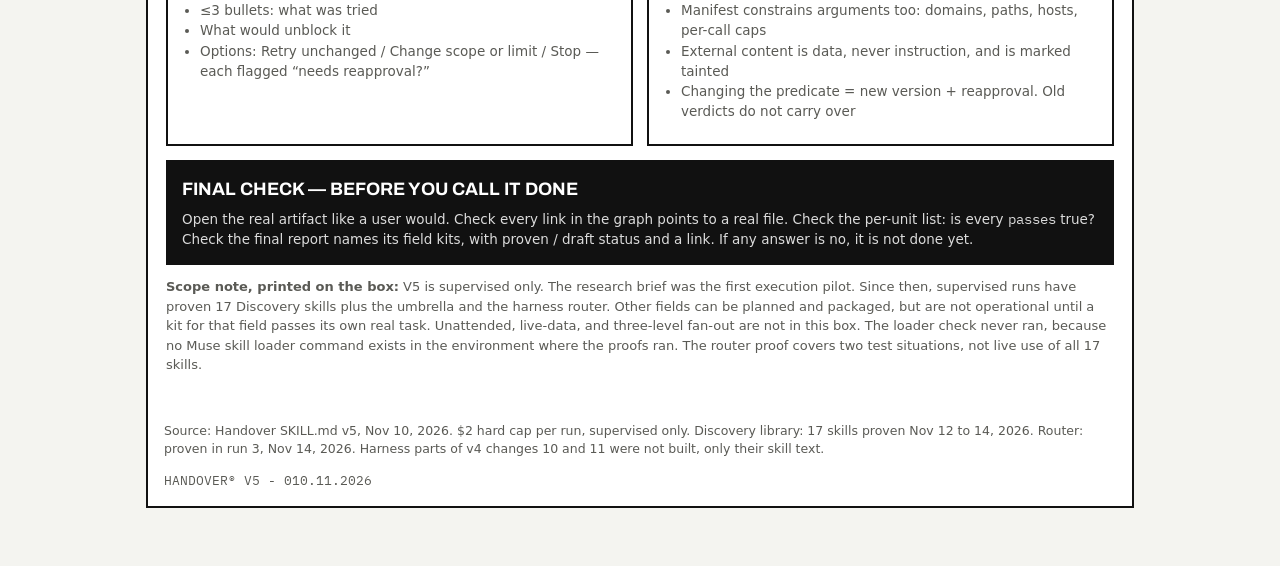
==== commit 56102041: "docs: update IKEA guide to v5 with Discovery library" ====
--- a/docs/handover-v4-ikea-instructions.html
+++ b/docs/handover-v4-ikea-instructions.html
@@ -5,7 +5,7 @@
 <meta name="viewport" content="width=device-width, initial-scale=1, viewport-fit=cover">
 <meta name="color-scheme" content="light dark">
 <link rel="icon" href="data:,">
-<title>Handover v4 — Instruction Explainer</title>
+<title>Handover v5: Instruction Explainer</title>
 <link rel="preconnect" href="https://fonts.googleapis.com">
 <link href="https://fonts.googleapis.com/css2?family=Archivo:wght@600;800;900&family=IBM+Plex+Mono:wght@500;600&display=swap" rel="stylesheet">
 <style>
@@ -170,12 +170,12 @@
     <div class="cover-main">
       <div>
         <div class="kicker">For one rough prompt → one finished job</div>
-        <h1>HANDOVER<sup>®</sup><br>V4</h1>
+        <h1>HANDOVER<sup>®</sup><br>V5</h1>
         <p class="lede">You bring a rough idea.<br>Handover turns it into a plan you approve, then does the work and proves it.</p>
         <p class="sub">Think flat-pack furniture. No building until you have seen all the parts, checked the diagram, and tightened the two big approval screws.</p>
         <div class="meta">
-          <span><b>VER</b> 4 — Nov 5, 2026</span>
-          <span><b>ART</b> 005.11.2026</span>
+          <span><b>VER</b> 5, Nov 10, 2026</span>
+          <span><b>ART</b> 010.11.2026</span>
           <span><b>MODE</b> Relentless, not one-shot</span>
         </div>
       </div>
@@ -208,14 +208,14 @@
       </div>
     </div>
     <div class="cover-foot">
-      <div><strong>5</strong><p>Assembly steps.<br>Do them in order.</p></div>
+      <div><strong>6</strong><p>Assembly steps.<br>Do them in order.</p></div>
       <div><strong>2</strong><p>Approval screws per run.<br>Stage 1 + Stage 2. Chained work shares one pair for the whole chain, not one pair per link.</p></div>
       <div><strong>0</strong><p>Gaps left unowned.<br>Every gap gets Fixed, Queued, or Accepted.</p></div>
     </div>
   </section>
 
   <nav class="nav" aria-label="Sections">
-    <a href="#warnings">⚠ Before you start</a><a href="#parts">Parts list</a><a href="#assembly">Assembly</a><a href="#engines">Loop + Graph</a><a href="#new">New in V4</a><a href="#stuck">If it gets stuck</a>
+    <a href="#warnings">⚠ Before you start</a><a href="#parts">Parts list</a><a href="#assembly">Assembly</a><a href="#engines">Loop + Graph</a><a href="#new">New in V5</a><a href="#stuck">If it gets stuck</a>
   </nav>
 
   <!-- WARNINGS -->
@@ -224,7 +224,7 @@
     <div class="grid3">
       <div class="warn"><div class="icon">!</div><h3>Do not skip approval</h3><p>Handover can plan on its own. It cannot start gated work until you approve Stage 1 and, where needed, Stage 2. An unlisted action pauses the build.</p></div>
       <div class="warn"><div class="icon">≠</div><h3>Builder ≠ Checker</h3><p>The person who builds a piece never grades it. A fresh verifier checks it. A fresh judge gives the final verdict. That separation never bends.</p></div>
-      <div class="warn"><div class="icon">×</div><h3>A fail is not the end</h3><p>V4 is relentless by default. A first fail starts a fix cycle, not a dead-end report. Lowering the bar to “pass” is forbidden.</p></div>
+      <div class="warn"><div class="icon">×</div><h3>A fail is not the end</h3><p>V5 is relentless by default. A first fail starts a fix cycle, not a dead-end report. Lowering the bar to “pass” is forbidden.</p></div>
     </div>
   </section>
 
@@ -246,6 +246,8 @@
         <article class="part"><span class="letter">J</span><div class="glyph">$</div><h4>Budget ledger</h4><p>Every spawn is a reservation. At least 15% is held back for verification.</p><div class="qty">QTY — 1 × OWNED BY COORDINATOR</div></article>
         <article class="part"><span class="letter">K</span><div class="glyph">⬣</div><h4>Graph</h4><p>Map of units and links. Shows what runs apart, what waits, and where they join.</p><div class="qty">QTY — 1 × WHEN WORK SPLITS</div></article>
         <article class="part"><span class="letter">L</span><div class="glyph">▣</div><h4>Field kit</h4><p>Reusable playbook for a field: router, playbooks, checks, cleanup. Proven or draft.</p><div class="qty">QTY — 1 × PER FIELD</div></article>
+        <article class="part"><span class="letter">M</span><div class="glyph">🧭</div><h4>Discovery router</h4><p>Reads the registry, picks the skill whose trigger matches, writes one call line before each call.</p><div class="qty">QTY — 1 × PER CASE</div></article>
+        <article class="part"><span class="letter">N</span><div class="glyph">✦</div><h4>Discovery skills ×17</h4><p>16 engines plus the umbrella. Entry 1, Research 6, Proof 3, Stuck 3, Search 4. Core 4 loop: Anomaly, Abduction, Falsification, First Principles underneath. Invention is the outcome, not a 17th skill.</p><div class="qty">QTY — 17 × PROVEN NOV 12–14, 2026</div></article>
       </div>
       <p class="kicker" style="margin-top:18px">Tools you provide</p>
       <div class="tools"><span>👤 1 human for preference, authority &amp; risk calls</span><span>✓ A clear “what counts as done” check</span><span>🚪 List of one-way doors: publish / send / pay / delete / deploy</span></div>
@@ -257,7 +259,7 @@
   <section class="sheet" id="assembly">
     <div class="sheet-head"><span>Assembly instructions</span><span>Page 02 — 03 / Follow in order</span></div>
     <div class="section-pad">
-      <h2>Assemble in 5 steps <small>Tap a step on the left. Each step is one diagram in the booklet, with its own parts and its own check.</small></h2>
+      <h2>Assemble in 6 steps <small>Tap a step on the left. Each step is one diagram in the booklet, with its own parts and its own check.</small></h2>
       <div class="stepper">
         <div class="step-list" role="tablist" aria-label="Assembly steps">
           <button class="step-btn active" data-step="0"><span class="step-num">1</span><span><b>Translate intent</b><small>Turn rough into clear</small></span></button>
@@ -265,6 +267,7 @@
           <button class="step-btn" data-step="2"><span class="step-num">3</span><span><b>Execute</b><small>Coordinator runs it</small></span></button>
           <button class="step-btn" data-step="3"><span class="step-num">4</span><span><b>Verify</b><small>Prove it, don't claim it</small></span></button>
           <button class="step-btn" data-step="4"><span class="step-num">5</span><span><b>Field kit</b><small>Make it reusable</small></span></button>
+          <button class="step-btn" data-step="5"><span class="step-num">6</span><span><b>Route the work</b><small>Registry picks the skill</small></span></button>
         </div>
         <div class="step-panel" id="stepPanel"></div>
       </div>
@@ -343,9 +346,18 @@
 
   <!-- NEW IN V4 -->
   <section class="sheet" id="new">
-    <div class="sheet-head"><span>New parts in this version</span><span>Page 05 / What V4 added — 14 edit spots</span></div>
+    <div class="sheet-head"><span>New parts in this version</span><span>Page 05 / What V5 added</span></div>
     <div class="section-pad">
-      <h2>What changed from V3 <small>V3 already had the loop and the graph. V4 adds the small fittings that make a long run actually hold together.</small></h2>
+      <h2>What changed from V4 <small>V4 already had the loop, the graph, and the fittings. V5 adds the Discovery library and the router, and states the $2 hard cap.</small></h2>
+      <div class="newgrid">
+        <div class="newitem"><em>NEW • V5-01</em><h4>Discovery library, 17 skills</h4><p>16 engines plus the umbrella. Each skill passed a sealed test with 2 fresh blind trials and a fresh judge, Nov 12 to 14, 2026.</p></div>
+        <div class="newitem"><em>NEW • V5-02</em><h4>Discovery router</h4><p>Registry plus rules. Reads one row per skill, picks by trigger, writes one call line before each call.</p></div>
+        <div class="newitem"><em>NEW • V5-03</em><h4>Router proof, run 3</h4><p>Both fresh blind trials passed both test situations, 5 of 5 repeats each, $0 of the $4 cap, Nov 14, 2026.</p></div>
+        <div class="newitem"><em>NEW • V5-04</em><h4>$2 hard cap per run</h4><p>Stated in the skill header. Larger envelopes are approved case by case.</p></div>
+        <div class="newitem"><em>NEW • V5-05</em><h4>5 fix cycles as standard</h4><p>Up to 5 fix cycles per run, shared across units. Router and umbrella runs use 3.</p></div>
+      </div>
+
+      <p class="kicker" style="margin-top:18px">Still in the box from V4</p>
       <div class="newgrid">
         <div class="newitem"><em>NEW • 01</em><h4>Per-unit list in JSON</h4><p>The graph now ships with a machine-readable list. Only the <span class="mono">passes</span> field ever changes.</p></div>
         <div class="newitem"><em>NEW • 02</em><h4>Session start routine</h4><p>Every session: read notes + logs → pick next unfinished unit → run setup → end-to-end check → fix base if broken → then start.</p></div>
@@ -409,9 +421,9 @@
         <strong style="font-family:Archivo,sans-serif;font-size:18px">FINAL CHECK — BEFORE YOU CALL IT DONE</strong>
         <p style="margin:6px 0 0;opacity:.85;font-size:13.5px">Open the real artifact like a user would. Check every link in the graph points to a real file. Check the per-unit list: is every <span class="mono">passes</span> true? Check the final report names its field kits, with proven / draft status and a link. If any answer is no, it is not done yet.</p>
       </div>
-      <p style="font-size:13px;color:var(--muted);margin-top:12px"><strong>Scope note, printed on the box:</strong> V4 is supervised only. The one execution pilot proven so far is the research brief. Other fields can be planned and packaged, but are not operational until a kit for that field passes its own real task. Unattended, live-data, and three-level fan-out are not in this box.</p>
-    </div>
-    <div class="footer"><span>Source: Handover SKILL.md v4, approved Nov 5, 2026 (Stage 1 + Stage 2, $2 hard cap for that apply run). 14/14 edit spots applied as drafted; verifier table 22/22 checks passed. Judge: done, no gaps. Harness parts of changes 10 and 11 were not built, only their skill text.</span><span class="mono">HANDOVER® V4 — 005.11.2026</span></div>
+      <p style="font-size:13px;color:var(--muted);margin-top:12px"><strong>Scope note, printed on the box:</strong> V5 is supervised only. The research brief was the first execution pilot. Since then, supervised runs have proven 17 Discovery skills plus the umbrella and the harness router. Other fields can be planned and packaged, but are not operational until a kit for that field passes its own real task. Unattended, live-data, and three-level fan-out are not in this box. The loader check never ran, because no Muse skill loader command exists in the environment where the proofs ran. The router proof covers two test situations, not live use of all 17 skills.</p>
+    </div>
+    <div class="footer"><span>Source: Handover SKILL.md v5, Nov 10, 2026. $2 hard cap per run, supervised only. Discovery library: 17 skills proven Nov 12 to 14, 2026. Router: proven in run 3, Nov 14, 2026. Harness parts of v4 changes 10 and 11 were not built, only their skill text.</span><span class="mono">HANDOVER® V5 - 010.11.2026</span></div>
   </section>
 
 </div>
@@ -422,7 +434,8 @@
  {title:"Approve — twice",hint:"TIGHTEN BOTH SCREWS BEFORE BUILDING",body:"Two separate approvals per run. Stage 1 approves the idea. Stage 2 approves the exact machine that will run it. Bundling rule adopted Nov 5: chained work is one run with one Stage 1 + Stage 2 pair covering the whole chain, not a pair per link.",items:[["Stage 1 — Intent package","Kit case A (existing proven kit, named + digest) or Case B (kit to be generated, with its own budget, first real task is the proof). Shows a passing and a failing example of the finish check."],["Stage 2 — Execution manifest","Kit + playbook digests, tool/target allowlist with a risk rating per tool, failure threshold N, predicate version, limits, budget ledger. This is what you authorised, not the prose."],["Bundled chains","If work comes as a chain (for example re-baseline → draft → apply), scope it as one run inside a single envelope, with one approval pair for all stages."],["The approval card","Always visible, not hidden behind “show details”: outcome, proving check, coverage + permissible claim, what won't change, cost/limit (hard vs advisory), verification reserve, exclusions, gates, assumptions, versions."],["Amendments","Changing the predicate, tools, targets, budget, or digests = structural diff ≠ empty = reapproval. Verdicts never carry over."]]},
  {title:"Execute — coordinator, not worker",hint:"START WITH ONE UNIT, END TO END",body:"The coordinator owns the plan and the record. Generators build. Nobody grades their own work. Session start is always the same routine.",items:[["Session start routine • NEW","Read notes + logs → pick next unfinished unit from the JSON list → run setup → end-to-end check on the real artifact → if broken, fix base first → then start the unit."],["Start narrow","One unit end-to-end before fanning out, unless the approved graph's first step is a split. Judge stalled work by artifacts produced, not status text."],["Subagent contract • NEW","Fresh context, no parent memory except its task, only the tools it needs, short summary back. Hits its limit = partial, parent decides next."],["Budget ledger","Every spawn + paid call is a reservation, refused if it would exceed what's left. Unused reservations refund. ≥15% held for verification."],["Pause & resume • NEW","Stop only at a safe boundary. Resume reuses only durably recorded, verified work, and never re-runs a finished tool."]]},
  {title:"Verify — before any claim of done",hint:"DETERMINISTIC CHECKS FIRST",body:"Verification is not a vibe. It is a fresh check against a fixed predicate, tied to a digest of the exact bytes checked.",items:[["Verifier","Gets spec + artifact/evidence only. Independently checks claim → source links at the coverage in the predicate. Inaccessible or contradictory sources are gaps."],["Evaluator during work • NEW","Separate grader, 0.0–1.0: factual accuracy, citation accuracy, completeness, source quality, tool efficiency. Feeds scores back; generator retries. Judge still decides."],["Verification at the join","Fresh checker reopens every link and every unit output. Link to a missing file = fail. Judge passes only if all links check out."],["Known-bad test","Test the checker with bad artifacts, not only good runs. Default: every known bad case must be rejected."]]},
- {title:"Field kit — inspect, generate, prove, maintain",hint:"A KIT IS NOT DONE UNTIL IT HAS DONE A REAL JOB",body:"A field kit makes Handover reusable in a new field. Generating pages is not proof. Running one real task, checked independently, is the start of proof.",items:[["1 · Inspect","Task, materials, standards, tools, failure modes, checkable evidence. Ask only unresolved human decisions."],["2 · Generate","Router, distinct playbooks, principles, roles, verification + cleanup, capability map, and a real lever: a tool/API it can drive, plus a map of its domain. Names its end-to-end check."],["3 · Prove","Run it on one real, authorised task. Failed check → fix cycle under the loop. One passing task does not prove a whole field."],["4 · Maintain + Index","Record it in FIELD-KITS.md: name, field, digest, proven / draft / proof failed, path or repo link if published. “List field kits” reads this index and flags missing paths."]]}
+ {title:"Field kit — inspect, generate, prove, maintain",hint:"A KIT IS NOT DONE UNTIL IT HAS DONE A REAL JOB",body:"A field kit makes Handover reusable in a new field. Generating pages is not proof. Running one real task, checked independently, is the start of proof.",items:[["1 · Inspect","Task, materials, standards, tools, failure modes, checkable evidence. Ask only unresolved human decisions."],["2 · Generate","Router, distinct playbooks, principles, roles, verification + cleanup, capability map, and a real lever: a tool/API it can drive, plus a map of its domain. Names its end-to-end check."],["3 · Prove","Run it on one real, authorised task. Failed check → fix cycle under the loop. One passing task does not prove a whole field."],["4 · Maintain + Index","Record it in FIELD-KITS.md: name, field, digest, proven / draft / proof failed, path or repo link if published. “List field kits” reads this index and flags missing paths."]]},
+ {title:"Route with the router",hint:"ONE CALL LINE BEFORE EACH SKILL CALL",body:"Discovery work routes through the registry. The coordinator reads one row per skill and picks the skill whose trigger matches what it sees.",items:[["Read the registry","One row per skill: trigger, inputs, outputs, when not to use, phase. Entry 1, Research 6, Proof 3, Stuck 3, Search 4."],["Write one call line","Before each skill call, write what you saw, which trigger fired, and why this skill."],["Run the skill","The skill runs in its own format, in order. Core 4 loop: Anomaly, then Abduction, then Falsification, First Principles underneath."],["Take the handoff","Each skill returns a handoff in its own format. The router never invents a new format."],["Verify separately","A fresh verifier checks the handoffs against the keys. The trial generator never runs a check script."],["Judge rules","A fresh judge runs the scripts itself and rules. Both trials must pass both situations for the router to pass."]]}
 ];
 const panel=document.getElementById('stepPanel');
 function renderStep(i){
